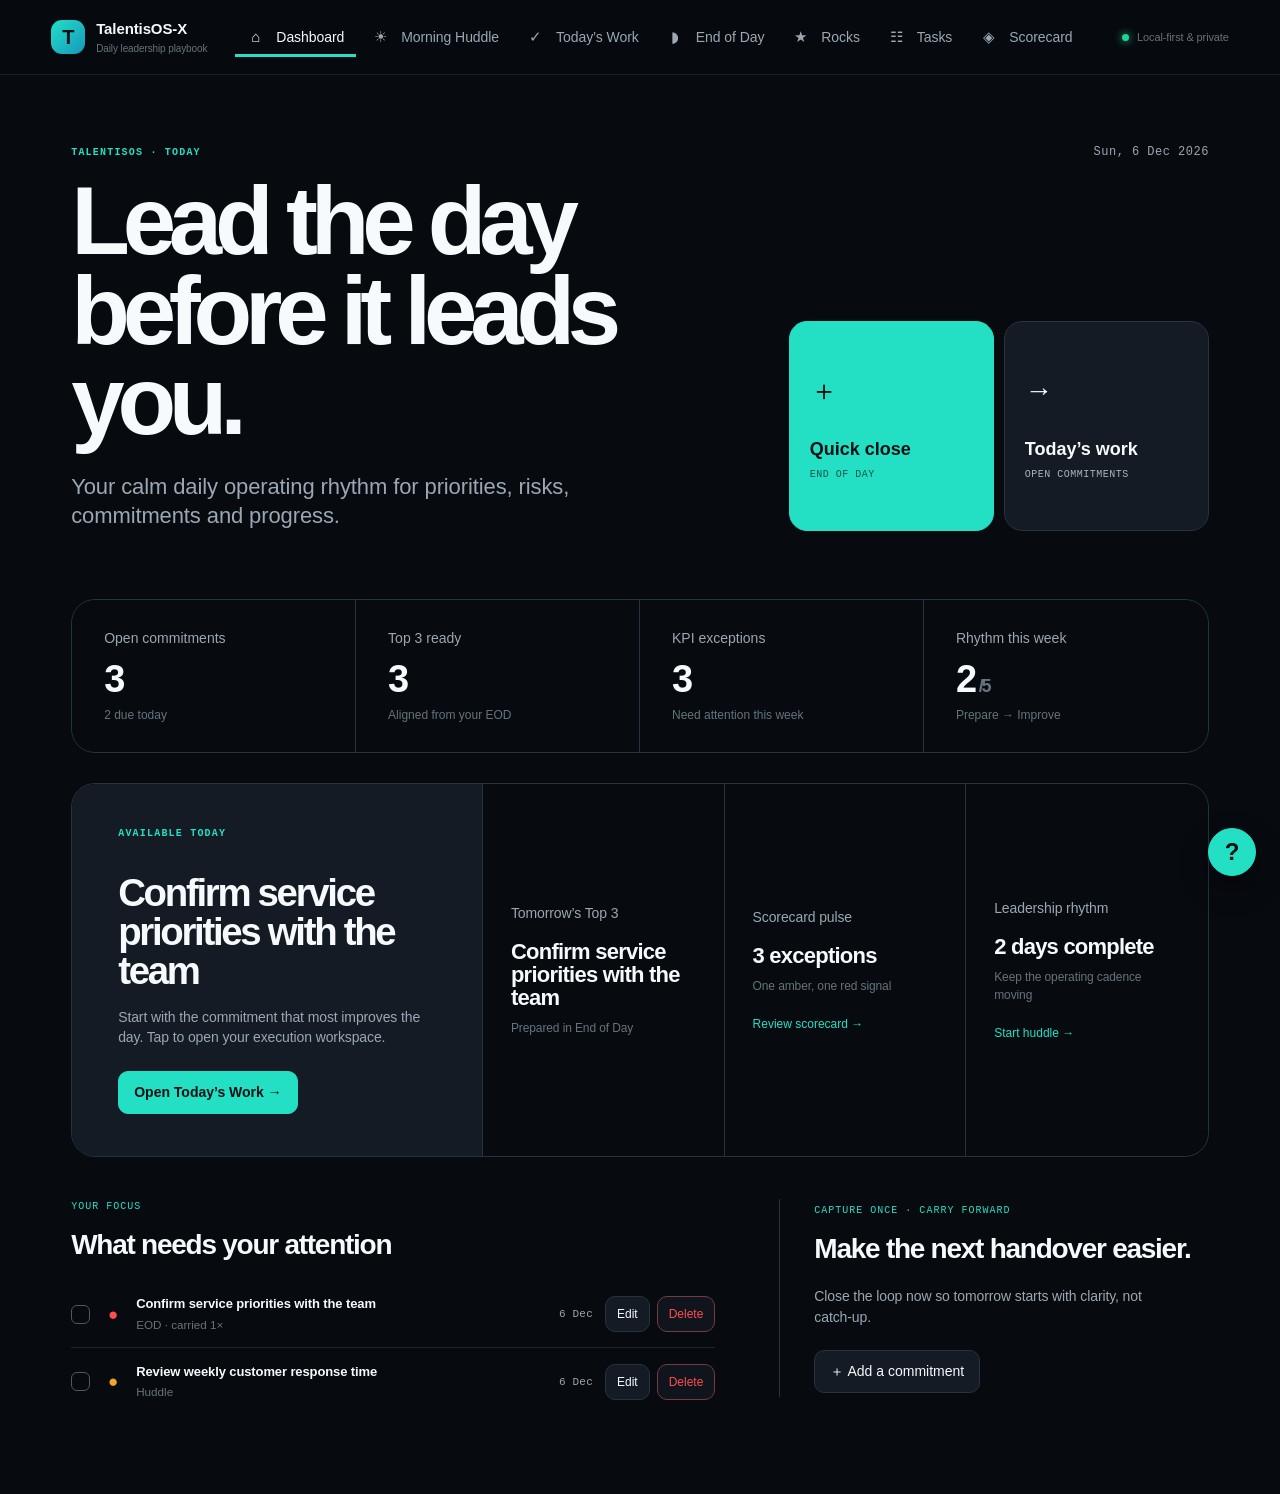
==== index.html @ b5ec0d49 "Update EOD checklist while typing" ====
<!doctype html>
<html lang="en"><head><meta charset="UTF-8"><meta name="viewport" content="width=device-width, initial-scale=1.0"><meta name="theme-color" content="#070A0F"><title>TalentisOS-X</title><link rel="manifest" href="./manifest.webmanifest"><link rel="icon" href="./icons/icon-192.svg"><meta name="apple-mobile-web-app-capable" content="yes"><meta name="apple-mobile-web-app-status-bar-style" content="black-translucent"></head>
<body><div class="app-shell"><aside class="sidebar" aria-label="Primary navigation"><div class="brand"><div class="brand-mark">T</div><div><strong>TalentisOS-X</strong><span>Daily leadership playbook</span></div></div><nav id="nav" class="nav"></nav><div class="sidebar-footer"><div class="privacy-dot"></div><span>Local-first &amp; private</span></div></aside><main class="main"><header class="topbar"><button id="mobile-menu" class="icon-button" aria-label="Open navigation">☰</button><div class="eyebrow" id="breadcrumb">COMMAND CENTRE</div><div class="topbar-actions"><span class="date-pill" id="today-date"></span><button class="avatar" aria-label="Profile">AL</button></div></header><div id="view" class="view" aria-live="polite"></div></main></div><button id="help-button" class="help-button" aria-label="Open user guide">?</button><button id="scroll-top" hidden aria-label="Scroll to top"></button><button id="scroll-bottom" hidden aria-label="Scroll to bottom"></button><div id="toast" class="toast" role="status"></div><script>(function(){const cssChunks=["[base64]",
"[base64]"];const jsChunks=["[base64]/[base64]/c291cmNlLnRhc2tzOmJhc2UudGFza3MsaXNzdWVzOkFycmF5LmlzQXJyYXkoc291cmNlLmlzc3Vlcyk/c291cmNlLmlzc3VlczpiYXNlLmlzc3VlcyxsMTA6ey4uLmJhc2UubDEwLC4uLihzb3VyY2UubDEwfHx7fSl9fTtub3JtYWwua3Bpcz0oQXJyYXkuaXNBcnJheShzb3VyY2Uua3Bpcyk/[base64]/[base64]/[base64]/[base64]/[base64]/[base64]/JyYjMTAwMDM7JzonJ308L2J1dHRvbj48ZGl2IGNsYXNzPSJ0YXNrLWNvcHkiPjxzdHJvbmcgY2xhc3M9IiR7dC5zdGF0dXM9PT0nZG9uZSc/J211dGVkJzonJ30iPiR7ZXNjKHQudGl0bGUpfTwvc3Ryb25nPjxzbWFsbD4ke2VzYyh0LnNvdXJjZXx8J1Rhc2snKX0ke3QuY2Fycnk/[base64]/Lmxlbmd0aCksc3RhdGUuaXNzdWVzLmxlbmd0aF0uZmlsdGVyKEJvb2xlYW4pLmxlbmd0aH0KZnVuY3Rpb24gbWVldGluZ0hlYWx0aCgpe3JldHVybiBNYXRoLm1heCgwLE1hdGgubWluKDEwLE51bWJlcihzdGF0ZS5sMTA/[base64]/LnZhbHVlfHwnJykudHJpbSgpO2l0ZW0uY2xhc3NMaXN0LnRvZ2dsZSgnbXV0ZWQnLEJvb2xlYW4oaGFzVGV4dCkpO2l0ZW0uaW5uZXJIVE1MPWhhc1RleHQ/[base64]/J1JlYWR5JzonSW4gcHJvZ3Jlc3MnfTwvc3Bhbj48L2Rpdj4ke1snQ29tcGxldGVkIHdvcmsnLCdPdXRzdGFuZGluZyB3b3JrJywnUmlza3Mgc3VyZmFjZWQnLCdUb3AgMyBwcmVwYXJlZCddLm1hcCgoeCxpKT0+e2NvbnN0IHZhbHVlPVN0cmluZyhzdGF0ZS5lb2Q/LltjaGVja2xpc3RbaV1dfHwnJykudHJpbSgpO3JldHVybiBgPGRpdiBjbGFzcz0ic3RhdHVzLXJvdyI+PHNwYW4+JHt4fTwvc3Bhbj48c3BhbiBkYXRhLWNoZWNrbGlzdC1rZXk9IiR7Y2hlY2tsaXN0W2ldfSIgY2xhc3M9IiR7dmFsdWU/J211dGVkJzonJ30iPiR7dmFsdWU/[base64]/ay5oaXN0b3J5Py5maW5kKGg9PmguZGF0ZT09PWRhdGUpOmsuaGlzdG9yeT8uW2ldLHZhbHVlPWVudHJ5Py5hY3R1YWw/Pyghay5oaXN0b3J5Py5sZW5ndGgmJmk9PT0wP2suYWN0dWFsOicnKTtjb25zdCBzdGF0dXM9a3BpU3RhdHVzRm9yVmFsdWUoayx2YWx1ZSksdG9uZT1zdGF0dXM9PT0nb24tdHJhY2snPydnb29kJzpzdGF0dXM9PT0nYXQtcmlzayc/[base64]/[base64]",
"[base64]/[base64]/[base64]/[base64]/[base64]/J29wZW4nOidkb25lJztzYXZlKCk7cmVuZGVyKCk7dG9hc3QodC5zdGF0dXM9PT0nZG9uZSc/[base64]/[base64]/[base64]/[base64]/[base64]/[base64]/[base64]/[base64]/[base64]/[base64]/[base64]/PycnfSIgcGxhY2Vob2xkZXI9Ildhcm5pbmciPjwvbGFiZWw+PGxhYmVsPlJlZCB0aHJlc2hvbGQ8aW5wdXQgY2xhc3M9ImlucHV0IiBuYW1lPSJyZWQiIHR5cGU9Im51bWJlciIgc3RlcD0iYW55IiB2YWx1ZT0iJHtrLnJlZD8/[base64]/[base64]/[base64]",
"[base64]/[base64]/[base64]/[base64]/PycnfSIgYXJpYS1sYWJlbD0iVGFyZ2V0IGZvciAke2VzYyhrLm5hbWUpfSIgcmVhZG9ubHkvPjxpbnB1dCBjbGFzcz0iaW5wdXQiIG5hbWU9ImFjdHVhbC0ke2suaWR9IiB0eXBlPSJudW1iZXIiIHN0ZXA9ImFueSIgdmFsdWU9IiR7c2F2ZWQ/LmFjdHVhbD8/KGVkaXRMYXRlc3Q/[base64]/PycnLGFjdHVhbFJhdz1tLnF1ZXJ5U2VsZWN0b3IoYFtuYW1lPWFjdHVhbC0ke2suaWR9XWApPy52YWx1ZT8/[base64]/[base64]/[base64]/[base64]/LmNsYXNzTGlzdC5jb250YWlucygnb3BlbicpKSk7CnNpZGViYXI/[base64]/[base64]/[base64]/[base64]/[base64]/[base64]/[base64]/[base64]/[base64]",
"[base64]/[base64]/[base64]/[base64]/[base64]/[base64]/[base64]/[base64]/[base64]/[base64]/[base64]/[base64]/[base64]/[base64]/Zm9jdXNWaWV3K2VvZE1vdmVkVGFza01hcmt1cCgpOmN1cnJlbnQ9PT0naHVkZGxlJ3x8Y3VycmVudD09PSd0b2RheSc/Zm9jdXNWaWV3KyhjdXJyZW50PT09J2h1ZGRsZSc/[base64]/[base64]/[base64]/[base64]/[base64]/[base64]/[base64]",
"[base64]/[base64]/[base64]/[base64]/[base64]/[base64]/PXt9KVtjYXRlZ29yeV0/[base64]/[base64]/[base64]/[base64]/JyYjMTAwMDM7JzonJykrJzwvYnV0dG9uPjxkaXYgY2xhc3M9InRhc2stY29weSI+PHN0cm9uZyBjbGFzcz0iJysodC5zdGF0dXM9PT0nZG9uZSc/J211dGVkJzonJykrJyI+Jytlc2ModC50aXRsZSkrJzwvc3Ryb25nPjxzbWFsbD4nK2VzYyh0LnNvdXJjZXx8J1Rhc2snKSsodC5jYXJyeT8nICYjMTgzOyBjYXJyaWVkICcrZXNjKHQuY2FycnkpKycmIzIxNTsnOicnKSsobW92ZWQ/[base64]/[base64]/[base64]/[base64]/[base64]/dmlldy5yZXBsYWNlKC8oPGgyIGNsYXNzPSJkYXNoYm9hcmQtc2VjdGlvbi10aXRsZSI+V2hhdCBuZWVkcyB5b3VyIGF0dGVudGlvbjxcL2gyPjxkaXYgY2xhc3M9InRhc2stbGlzdCI+KVtcc1xTXSo/[base64]/b3JkZXJlZFZpZXcrY29tcGxldGVkSHVkZGxlVGltZWxpbmUoKTpvcmRlcmVkVmlldztiaW5kKCl9Cg=="];const decode=value=>new TextDecoder().decode(Uint8Array.from(atob(value),char=>char.charCodeAt(0)));try{const style=document.createElement('style');style.textContent=decode(cssChunks.join(''));document.head.appendChild(style);new Function(decode(jsChunks.join('')))()}catch(error){document.body.innerHTML='<main style="padding:32px;font:16px system-ui;color:#f7fafc;background:#070a0f;min-height:100vh"><h1>TalentisOS-X could not start</h1><p>Reload this file to try again. Your local data has not been changed.</p></main>';console.error('TalentisOS-X startup failed',error)}}())</script></body></html>
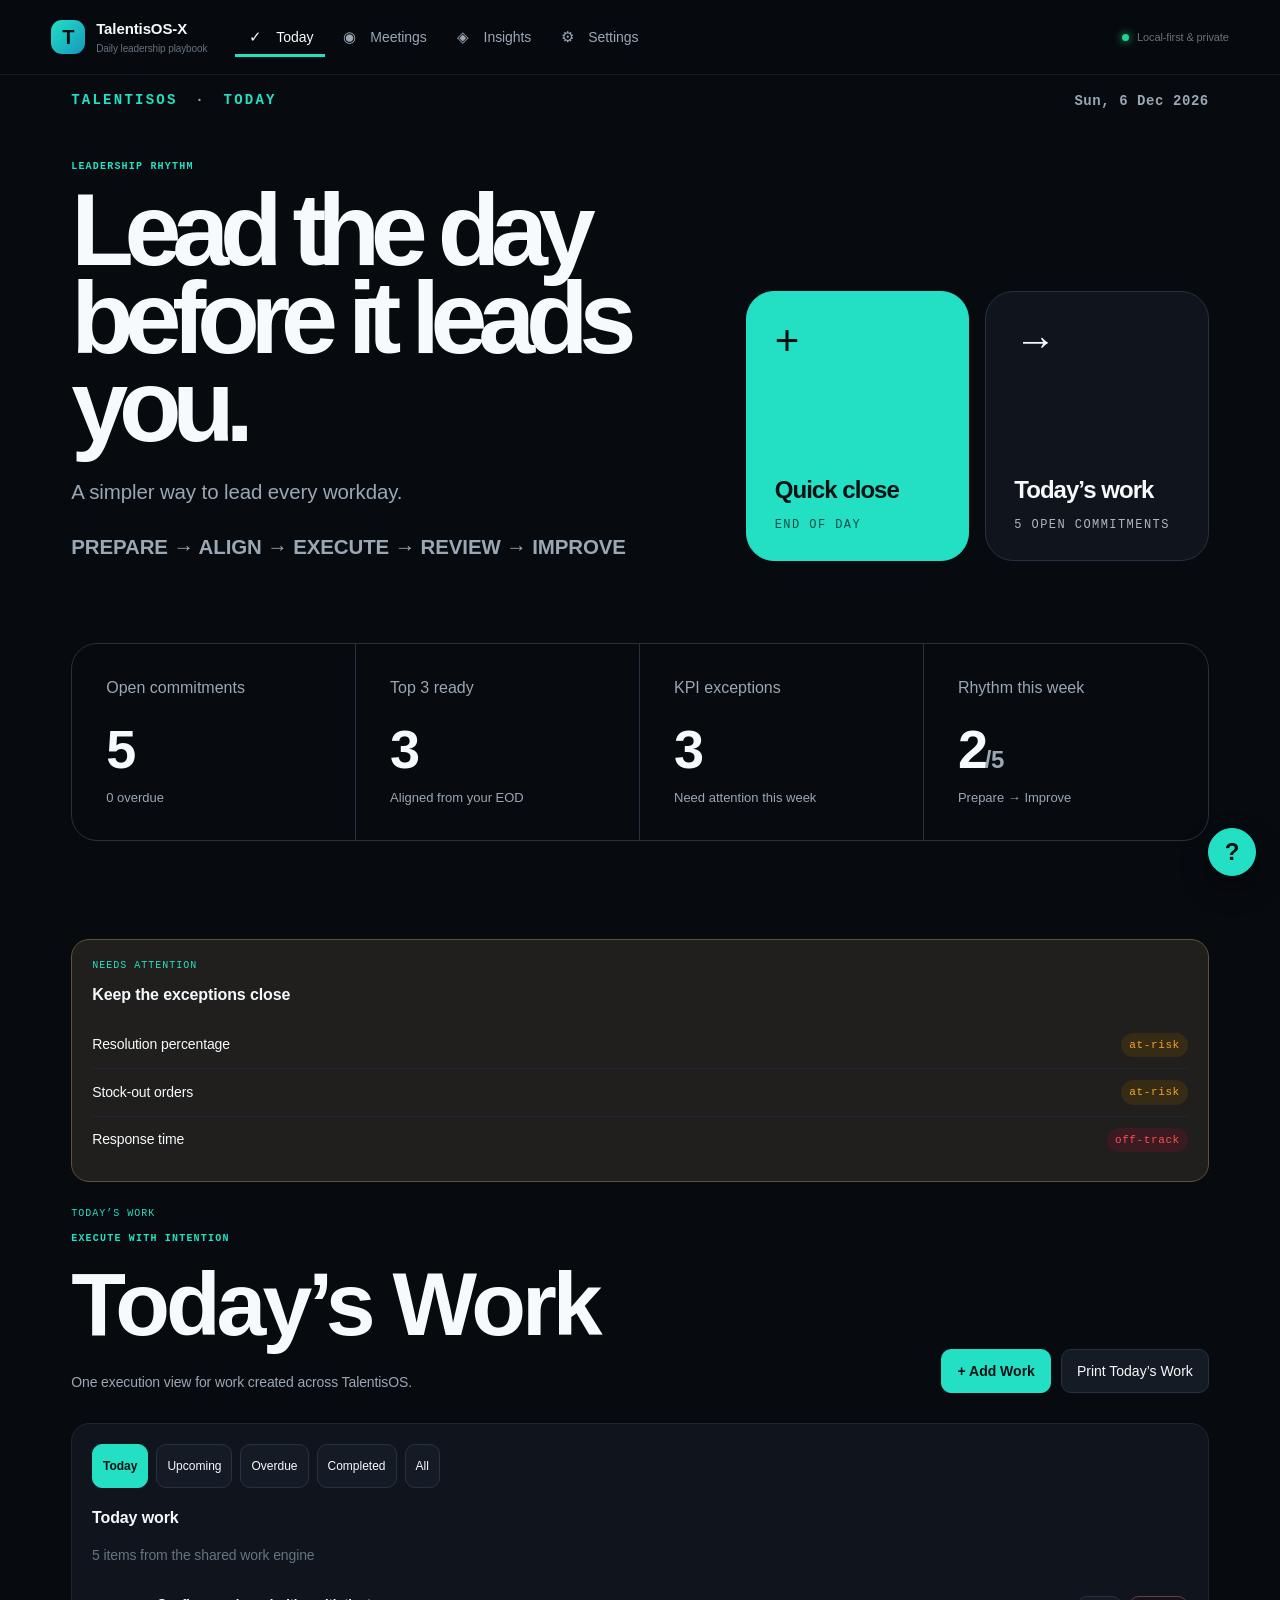
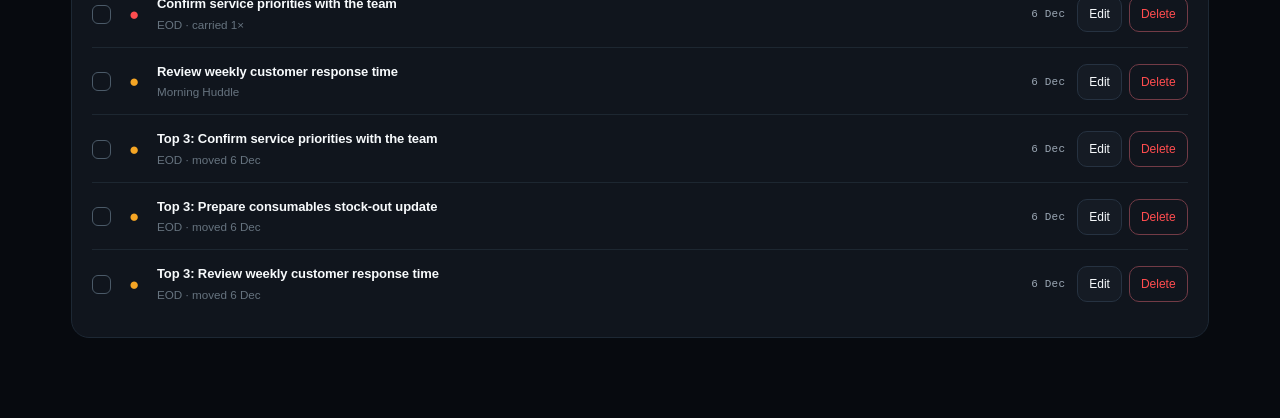
==== commit 944e9f0e: "Implement TalentisOS simplification architecture" ====
--- a/index.html
+++ b/index.html
@@ -1,8 +1,30 @@
 <!doctype html>
-<html lang="en"><head><meta charset="UTF-8"><meta name="viewport" content="width=device-width, initial-scale=1.0"><meta name="theme-color" content="#070A0F"><title>TalentisOS-X</title><link rel="manifest" href="./manifest.webmanifest"><link rel="icon" href="./icons/icon-192.svg"><meta name="apple-mobile-web-app-capable" content="yes"><meta name="apple-mobile-web-app-status-bar-style" content="black-translucent"></head>
-<body><div class="app-shell"><aside class="sidebar" aria-label="Primary navigation"><div class="brand"><div class="brand-mark">T</div><div><strong>TalentisOS-X</strong><span>Daily leadership playbook</span></div></div><nav id="nav" class="nav"></nav><div class="sidebar-footer"><div class="privacy-dot"></div><span>Local-first &amp; private</span></div></aside><main class="main"><header class="topbar"><button id="mobile-menu" class="icon-button" aria-label="Open navigation">☰</button><div class="eyebrow" id="breadcrumb">COMMAND CENTRE</div><div class="topbar-actions"><span class="date-pill" id="today-date"></span><button class="avatar" aria-label="Profile">AL</button></div></header><div id="view" class="view" aria-live="polite"></div></main></div><button id="help-button" class="help-button" aria-label="Open user guide">?</button><button id="scroll-top" hidden aria-label="Scroll to top"></button><button id="scroll-bottom" hidden aria-label="Scroll to bottom"></button><div id="toast" class="toast" role="status"></div><script>(function(){const cssChunks=["[base64]",
-"[base64]"];const jsChunks=["[base64]/[base64]/c291cmNlLnRhc2tzOmJhc2UudGFza3MsaXNzdWVzOkFycmF5LmlzQXJyYXkoc291cmNlLmlzc3Vlcyk/c291cmNlLmlzc3VlczpiYXNlLmlzc3VlcyxsMTA6ey4uLmJhc2UubDEwLC4uLihzb3VyY2UubDEwfHx7fSl9fTtub3JtYWwua3Bpcz0oQXJyYXkuaXNBcnJheShzb3VyY2Uua3Bpcyk/[base64]/[base64]/[base64]/[base64]/[base64]/[base64]/JyYjMTAwMDM7JzonJ308L2J1dHRvbj48ZGl2IGNsYXNzPSJ0YXNrLWNvcHkiPjxzdHJvbmcgY2xhc3M9IiR7dC5zdGF0dXM9PT0nZG9uZSc/J211dGVkJzonJ30iPiR7ZXNjKHQudGl0bGUpfTwvc3Ryb25nPjxzbWFsbD4ke2VzYyh0LnNvdXJjZXx8J1Rhc2snKX0ke3QuY2Fycnk/[base64]/Lmxlbmd0aCksc3RhdGUuaXNzdWVzLmxlbmd0aF0uZmlsdGVyKEJvb2xlYW4pLmxlbmd0aH0KZnVuY3Rpb24gbWVldGluZ0hlYWx0aCgpe3JldHVybiBNYXRoLm1heCgwLE1hdGgubWluKDEwLE51bWJlcihzdGF0ZS5sMTA/[base64]/LnZhbHVlfHwnJykudHJpbSgpO2l0ZW0uY2xhc3NMaXN0LnRvZ2dsZSgnbXV0ZWQnLEJvb2xlYW4oaGFzVGV4dCkpO2l0ZW0uaW5uZXJIVE1MPWhhc1RleHQ/[base64]/J1JlYWR5JzonSW4gcHJvZ3Jlc3MnfTwvc3Bhbj48L2Rpdj4ke1snQ29tcGxldGVkIHdvcmsnLCdPdXRzdGFuZGluZyB3b3JrJywnUmlza3Mgc3VyZmFjZWQnLCdUb3AgMyBwcmVwYXJlZCddLm1hcCgoeCxpKT0+e2NvbnN0IHZhbHVlPVN0cmluZyhzdGF0ZS5lb2Q/LltjaGVja2xpc3RbaV1dfHwnJykudHJpbSgpO3JldHVybiBgPGRpdiBjbGFzcz0ic3RhdHVzLXJvdyI+PHNwYW4+JHt4fTwvc3Bhbj48c3BhbiBkYXRhLWNoZWNrbGlzdC1rZXk9IiR7Y2hlY2tsaXN0W2ldfSIgY2xhc3M9IiR7dmFsdWU/J211dGVkJzonJ30iPiR7dmFsdWU/[base64]/ay5oaXN0b3J5Py5maW5kKGg9PmguZGF0ZT09PWRhdGUpOmsuaGlzdG9yeT8uW2ldLHZhbHVlPWVudHJ5Py5hY3R1YWw/Pyghay5oaXN0b3J5Py5sZW5ndGgmJmk9PT0wP2suYWN0dWFsOicnKTtjb25zdCBzdGF0dXM9a3BpU3RhdHVzRm9yVmFsdWUoayx2YWx1ZSksdG9uZT1zdGF0dXM9PT0nb24tdHJhY2snPydnb29kJzpzdGF0dXM9PT0nYXQtcmlzayc/[base64]/[base64]",
-"[base64]/[base64]/[base64]/[base64]/[base64]/J29wZW4nOidkb25lJztzYXZlKCk7cmVuZGVyKCk7dG9hc3QodC5zdGF0dXM9PT0nZG9uZSc/[base64]/[base64]/[base64]/[base64]/[base64]/[base64]/[base64]/[base64]/[base64]/[base64]/[base64]/PycnfSIgcGxhY2Vob2xkZXI9Ildhcm5pbmciPjwvbGFiZWw+PGxhYmVsPlJlZCB0aHJlc2hvbGQ8aW5wdXQgY2xhc3M9ImlucHV0IiBuYW1lPSJyZWQiIHR5cGU9Im51bWJlciIgc3RlcD0iYW55IiB2YWx1ZT0iJHtrLnJlZD8/[base64]/[base64]/[base64]",
-"[base64]/[base64]/[base64]/[base64]/PycnfSIgYXJpYS1sYWJlbD0iVGFyZ2V0IGZvciAke2VzYyhrLm5hbWUpfSIgcmVhZG9ubHkvPjxpbnB1dCBjbGFzcz0iaW5wdXQiIG5hbWU9ImFjdHVhbC0ke2suaWR9IiB0eXBlPSJudW1iZXIiIHN0ZXA9ImFueSIgdmFsdWU9IiR7c2F2ZWQ/LmFjdHVhbD8/KGVkaXRMYXRlc3Q/[base64]/PycnLGFjdHVhbFJhdz1tLnF1ZXJ5U2VsZWN0b3IoYFtuYW1lPWFjdHVhbC0ke2suaWR9XWApPy52YWx1ZT8/[base64]/[base64]/[base64]/[base64]/LmNsYXNzTGlzdC5jb250YWlucygnb3BlbicpKSk7CnNpZGViYXI/[base64]/[base64]/[base64]/[base64]/[base64]/[base64]/[base64]/[base64]/[base64]",
-"[base64]/[base64]/[base64]/[base64]/[base64]/[base64]/[base64]/[base64]/[base64]/[base64]/[base64]/[base64]/[base64]/[base64]/Zm9jdXNWaWV3K2VvZE1vdmVkVGFza01hcmt1cCgpOmN1cnJlbnQ9PT0naHVkZGxlJ3x8Y3VycmVudD09PSd0b2RheSc/Zm9jdXNWaWV3KyhjdXJyZW50PT09J2h1ZGRsZSc/[base64]/[base64]/[base64]/[base64]/[base64]/[base64]/[base64]",
-"[base64]/[base64]/[base64]/[base64]/[base64]/[base64]/PXt9KVtjYXRlZ29yeV0/[base64]/[base64]/[base64]/[base64]/JyYjMTAwMDM7JzonJykrJzwvYnV0dG9uPjxkaXYgY2xhc3M9InRhc2stY29weSI+PHN0cm9uZyBjbGFzcz0iJysodC5zdGF0dXM9PT0nZG9uZSc/J211dGVkJzonJykrJyI+Jytlc2ModC50aXRsZSkrJzwvc3Ryb25nPjxzbWFsbD4nK2VzYyh0LnNvdXJjZXx8J1Rhc2snKSsodC5jYXJyeT8nICYjMTgzOyBjYXJyaWVkICcrZXNjKHQuY2FycnkpKycmIzIxNTsnOicnKSsobW92ZWQ/[base64]/[base64]/[base64]/[base64]/[base64]/dmlldy5yZXBsYWNlKC8oPGgyIGNsYXNzPSJkYXNoYm9hcmQtc2VjdGlvbi10aXRsZSI+V2hhdCBuZWVkcyB5b3VyIGF0dGVudGlvbjxcL2gyPjxkaXYgY2xhc3M9InRhc2stbGlzdCI+KVtcc1xTXSo/[base64]/b3JkZXJlZFZpZXcrY29tcGxldGVkSHVkZGxlVGltZWxpbmUoKTpvcmRlcmVkVmlldztiaW5kKCl9Cg=="];const decode=value=>new TextDecoder().decode(Uint8Array.from(atob(value),char=>char.charCodeAt(0)));try{const style=document.createElement('style');style.textContent=decode(cssChunks.join(''));document.head.appendChild(style);new Function(decode(jsChunks.join('')))()}catch(error){document.body.innerHTML='<main style="padding:32px;font:16px system-ui;color:#f7fafc;background:#070a0f;min-height:100vh"><h1>TalentisOS-X could not start</h1><p>Reload this file to try again. Your local data has not been changed.</p></main>';console.error('TalentisOS-X startup failed',error)}}())</script></body></html>+<html lang="en">
+<head>
+  <meta charset="UTF-8">
+  <meta name="viewport" content="width=device-width, initial-scale=1.0">
+  <meta name="theme-color" content="#070A0F">
+  <title>TalentisOS-X</title>
+  <link rel="manifest" href="./manifest.webmanifest">
+  <link rel="icon" href="./icons/icon-192.svg">
+  <link rel="stylesheet" href="./styles.css">
+</head>
+<body>
+  <div class="app-shell">
+    <aside class="sidebar" aria-label="Primary navigation">
+      <div class="brand"><div class="brand-mark">T</div><div><strong>TalentisOS-X</strong><span>Daily leadership playbook</span></div></div>
+      <nav id="nav" class="nav"></nav>
+      <div class="sidebar-footer"><div class="privacy-dot"></div><span>Local-first &amp; private</span></div>
+    </aside>
+    <main class="main">
+      <header class="topbar"><button id="mobile-menu" class="icon-button" aria-label="Open navigation">☰</button><div class="eyebrow" id="breadcrumb">COMMAND CENTRE</div><div class="topbar-actions"><span class="date-pill" id="today-date"></span><button class="avatar" aria-label="Profile">AL</button></div></header>
+      <div id="view" class="view" aria-live="polite"></div>
+    </main>
+  </div>
+  <button id="help-button" class="help-button" aria-label="Open user guide">?</button>
+  <button id="scroll-top" hidden aria-label="Scroll to top"></button>
+  <button id="scroll-bottom" hidden aria-label="Scroll to bottom"></button>
+  <div id="toast" class="toast" role="status"></div>
+  <script src="./app.js"></script>
+</body>
+</html>
--- a/styles.css
+++ b/styles.css
@@ -0,0 +1,506 @@
+:root{--bg:#070a0f;--surface:#10151d;--elevated:#151b24;--border:#263241;--text:#f7fafc;--secondary:#9ba7b4;--muted:#66737f;--teal:#23e0c5;--blue:#2f80ff;--warning:#f5a524;--danger:#ff4d4f;--success:#24d18f;--radius:18px;--section-scroll-offset:104px}
+*{box-sizing:border-box}
+body{margin:0;background:var(--bg);color:var(--text);font:14px/1.5 Inter,ui-sans-serif,system-ui,-apple-system,BlinkMacSystemFont,"Segoe UI",sans-serif}
+button,input,textarea,select{font:inherit}
+button{cursor:pointer}
+button:focus-visible,a:focus-visible,input:focus-visible,textarea:focus-visible,select:focus-visible{outline:2px solid var(--teal);outline-offset:3px}
+#today-work-section{scroll-margin-top:var(--section-scroll-offset)}
+.app-shell{display:flex;min-height:100vh}
+.sidebar{width:256px;border-right:1px solid #18212b;padding:26px 16px 20px;display:flex;flex-direction:column;flex-shrink:0}
+.brand{display:flex;gap:11px;align-items:center;padding:0 10px 32px}
+.brand{border:0;background:transparent;color:inherit;text-align:left;cursor:pointer}
+.brand-mark{width:34px;height:34px;border-radius:11px;background:linear-gradient(135deg,var(--teal),#1498bd);color:#071014;display:grid;place-items:center;font-weight:900;font-size:20px}
+.brand strong{display:block;font-size:15px}
+.brand span{display:block;color:var(--muted);font-size:10px;margin-top:1px}
+.nav{display:grid;gap:4px}
+.nav button{background:transparent;border:0;color:var(--secondary);text-align:left;padding:11px 12px;border-radius:11px;display:flex;align-items:center;gap:12px}
+.nav button:hover{background:transparent;color:var(--text)}
+.nav button.active{background:transparent;color:var(--text);border-radius:0;box-shadow:inset 0 -3px var(--teal)}
+.nav-icon{width:17px;text-align:center;font-size:15px}
+.sidebar-footer{margin-top:auto;color:var(--muted);font-size:11px;display:flex;gap:8px;align-items:center;padding:12px}
+.privacy-dot{width:7px;height:7px;border-radius:50%;background:var(--success);box-shadow:0 0 9px var(--success)}
+.main{flex:1;min-width:0}
+.topbar{height:75px;border-bottom:1px solid #18212b;display:flex;align-items:center;padding:0 clamp(20px,4vw,52px);gap:18px}
+.eyebrow{font-size:11px;letter-spacing:.13em;color:var(--muted);font-weight:700}
+.topbar-actions{margin-left:auto;display:flex;align-items:center;gap:14px}
+.date-pill{color:var(--secondary);font-size:12px}
+.avatar{border:1px solid var(--border);background:var(--elevated);color:var(--teal);width:34px;height:34px;border-radius:50%;font-size:11px;font-weight:800}
+.icon-button{display:none;background:transparent;border:0;color:var(--text);font-size:20px}
+.view{max-width:1240px;margin:0 auto;padding:clamp(26px,5vw,58px) clamp(20px,4vw,52px) 80px}
+.hero{display:flex;justify-content:space-between;gap:20px;align-items:flex-end;margin-bottom:30px}
+.kicker{color:var(--teal);font-size:11px;letter-spacing:.12em;font-weight:800;margin-bottom:8px}
+.hero h1{font-size:clamp(44px,7vw,92px);line-height:.95;margin:0 0 18px;letter-spacing:-.07em}
+.hero p{margin:0;color:var(--secondary);max-width:570px}
+.button{border:1px solid var(--border);background:var(--elevated);color:var(--text);border-radius:10px;padding:10px 15px;min-height:44px}
+.button.primary{background:var(--blue);border-color:var(--blue);font-weight:700}
+.button.teal{background:var(--teal);border-color:var(--teal);color:#061114;font-weight:800}
+.button.small{padding:7px 10px;font-size:12px;min-height:44px}
+.bento{display:grid;grid-template-columns:repeat(12,1fr);gap:14px}
+.card{background:var(--surface);border:1px solid #1d2834;border-radius:var(--radius);padding:20px}
+.contextual-link{color:var(--text);font:inherit;text-align:left;cursor:pointer;transition:transform .22s ease,border-color .22s ease,background-color .22s ease}.contextual-link:hover{transform:translateY(-2px);border-color:var(--teal);background:var(--elevated)}.contextual-link p{margin-bottom:0}
+.span-3{grid-column:span 3}
+.span-4{grid-column:span 4}
+.span-5{grid-column:span 5}
+.span-6{grid-column:span 6}
+.span-7{grid-column:span 7}
+.span-8{grid-column:span 8}
+.span-12{grid-column:span 12}
+.card-label{color:var(--secondary);font-size:12px}
+.big-number{font-size:35px;font-weight:750;letter-spacing:-.05em;margin-top:8px}
+.muted{color:var(--muted)}
+.section-title{font-size:16px;margin:0 0 15px}
+.card-head{display:flex;justify-content:space-between;align-items:center;gap:10px;margin-bottom:16px}
+.task-list{display:grid;gap:2px}
+.task-row{display:flex;align-items:center;gap:12px;padding:12px 0;border-bottom:1px solid #1d2731}
+.task-row:last-child{border:0}
+.check{width:19px;height:19px;border:1px solid #4b5a68;border-radius:6px;background:transparent;color:#071014;display:grid;place-items:center;flex-shrink:0}
+.check.done{background:var(--teal);border-color:var(--teal)}
+.task-copy{flex:1;min-width:0}
+.task-copy strong{display:block;font-size:13px;font-weight:600;white-space:normal;overflow-wrap:anywhere;word-break:break-word}
+.task-copy small{color:var(--muted)}
+.task-due{font-size:11px;color:var(--secondary)}
+.task-due.overdue{color:var(--danger)}
+.task-actions{display:flex;align-items:center;gap:7px;margin-left:auto;flex:none}.task-actions .button{min-height:36px;height:36px;padding:7px 11px;font-size:12px}.task-actions .delete-link{border:1px solid color-mix(in srgb,var(--danger) 35%,var(--border));background:var(--surface);color:var(--danger)!important}.task-actions .delete-link:hover{background:color-mix(in srgb,var(--danger) 12%,transparent)!important}
+@media(max-width:560px){.task-row{align-items:flex-start;flex-wrap:wrap}.task-copy{min-width:calc(100% - 42px)}.task-due{margin-left:42px}.task-actions{width:calc(100% - 42px);margin-left:42px}}
+.status-row{display:flex;align-items:center;justify-content:space-between;padding:11px 0;border-bottom:1px solid #1d2731}
+.status-row:last-child{border:0}
+.status{font-size:11px;padding:4px 8px;border-radius:20px}
+.on-track{color:var(--success);background:#123328}
+.at-risk{color:var(--warning);background:#362b14}
+.off-track{color:var(--danger);background:#391b21}
+.not-reported{color:var(--muted);background:#202832}
+.progress{height:7px;background:#202b35;border-radius:20px;overflow:hidden}
+.progress i{display:block;height:100%;background:var(--teal);border-radius:inherit}
+.action-grid{display:grid;grid-template-columns:repeat(2,1fr);gap:9px}
+.action-grid .button{text-align:left}
+.empty{text-align:center;color:var(--muted);padding:25px 10px}
+.form{display:grid;gap:12px}
+.input,.textarea,.select{width:100%;color:var(--text);background:var(--elevated);border:1px solid var(--border);border-radius:10px;padding:11px 12px;outline:none}
+.textarea{min-height:100px;resize:vertical}
+.input:focus,.textarea:focus,.select:focus{border-color:var(--teal)}
+.toolbar{display:flex;align-items:center;gap:10px;margin-bottom:18px;flex-wrap:wrap}
+.toolbar .input{max-width:320px}
+.pill{border:1px solid var(--border);background:var(--surface);color:var(--secondary);padding:7px 11px;border-radius:20px;font-size:12px}
+.pill.active{color:var(--teal);border-color:#247b73}
+.toast{position:fixed;bottom:24px;left:50%;transform:translate(-50%,20px);opacity:0;background:#eafefa;color:#061114;padding:10px 16px;border-radius:10px;font-weight:650;transition:.25s;pointer-events:none}
+.toast.show{opacity:1;transform:translate(-50%,0)}
+.modal-backdrop{position:fixed;inset:0;background:#000b;backdrop-filter:blur(14px);display:grid;place-items:center;padding:20px;z-index:25;animation:detail-in .2s ease both}
+.modal{width:min(620px,100%);max-height:calc(100vh - 40px);overflow:auto;background:var(--surface);border:1px solid var(--border);border-radius:26px;padding:30px;box-shadow:0 30px 90px #000b}
+.modal h2{margin:0 0 24px;font-size:clamp(28px,4vw,42px);line-height:.98;letter-spacing:-.06em;font-weight:600}
+.modal .form{gap:16px}
+.modal label{color:var(--secondary);font-size:13px}
+.modal .input,.modal .textarea,.modal .select{margin-top:7px;border-radius:12px;background:var(--elevated);padding:13px 14px}
+.modal-actions{display:flex;justify-content:flex-end;gap:10px;margin-top:26px;padding-top:20px;border-top:1px solid var(--border)}
+.modal-actions .button{min-height:44px}
+.danger-button{background:var(--danger)!important;border-color:var(--danger)!important;color:#fff!important;font-weight:800}
+@media(max-width:1024px){.sidebar{position:fixed;z-index:40;inset:0 auto 0 0;transform:translate3d(-100%,0,0);transition:transform .32s cubic-bezier(.22,1,.36,1);background:var(--bg);box-shadow:10px 0 30px #0008;will-change:transform}
+.sidebar.open{transform:translate3d(0,0,0)}
+.menu-open{overflow:hidden}
+.menu-open::after{content:"";position:fixed;z-index:35;inset:0;background:#0008;backdrop-filter:blur(3px)}
+.topbar{position:relative;z-index:45}
+.icon-button{display:flex!important;align-items:center;justify-content:center;flex:0 0 44px;width:44px;height:44px;padding:0;position:relative;z-index:46}
+.topbar{padding:0 20px}
+.view{padding:30px 20px 60px}
+.hero{display:block}
+.hero .button{margin-top:18px}
+.bento{grid-template-columns:1fr}
+.bento [class*=span-]{grid-column:span 1}
+.date-pill{display:none}
+}
+.rock-principles{display:grid;grid-template-columns:repeat(3,1fr);gap:12px}.rock-principles>div{border:1px solid var(--border);border-radius:14px;padding:16px;background:var(--elevated)}.rock-principles strong,.rock-principles span{display:block}.rock-principles span{color:var(--secondary);font-size:12px;margin-top:7px}@media(max-width:700px){.rock-principles{grid-template-columns:1fr}}
+.help-button{position:fixed;right:24px;bottom:24px;z-index:20;width:48px;height:48px;border:1px solid var(--teal);border-radius:50%;background:var(--teal);color:#061114;font-size:24px;font-weight:800;box-shadow:0 12px 28px #0006;cursor:pointer;transition:transform .2s ease,box-shadow .2s ease}.help-button:hover{transform:translateY(-3px) scale(1.04);box-shadow:0 16px 32px #0008}.guide-backdrop{position:fixed;inset:0;z-index:30;display:grid;place-items:center;padding:24px;background:#000a;overflow:auto}.guide-dialog{width:min(720px,100%);max-height:min(820px,calc(100vh - 48px));overflow:auto;background:var(--surface);border:1px solid var(--border);border-radius:24px;box-shadow:0 30px 90px #000b}.guide-head{display:flex;justify-content:space-between;gap:20px;padding:28px 30px;border-bottom:1px solid var(--border)}.guide-head h2{margin:12px 0 8px;font-size:34px;letter-spacing:-.05em}.guide-head p{margin:0;color:var(--secondary);font-size:16px}.guide-close{width:44px;height:44px;border:1px solid var(--border);border-radius:50%;background:transparent;color:var(--text);font-size:25px;flex:none}.guide-sections{display:grid;gap:0;padding:6px 30px}.guide-sections article{padding:20px 0;border-bottom:1px solid var(--border)}.guide-sections h3{margin:0 0 7px;font-size:18px}.guide-sections p{margin:0;color:var(--secondary);line-height:1.55}.guide-foot{display:flex;justify-content:space-between;align-items:center;gap:15px;padding:20px 30px;color:var(--muted);font-size:12px}@media(max-width:600px){.help-button{right:16px;bottom:16px}.guide-backdrop{padding:0}.guide-dialog{min-height:100vh;border-radius:0}.guide-head,.guide-sections,.guide-foot{padding-left:22px;padding-right:22px}}
+.danger-notice{display:flex;gap:12px;align-items:flex-start;margin:16px 0;padding:14px 16px;border:1px solid var(--danger);border-radius:12px;background:#391b21;color:var(--text)}.danger-notice strong{color:var(--danger);text-transform:uppercase;font-size:11px;letter-spacing:.08em}.danger-notice span{color:#ffd9da;font-size:13px}
+.evidence-dashboard{margin-top:34px}.evidence-head{display:flex;justify-content:space-between;align-items:flex-end;gap:20px;margin-bottom:16px}.evidence-grid{display:grid;grid-template-columns:repeat(2,minmax(0,1fr));gap:14px}.evidence-card{background:var(--surface);border:1px solid var(--border);border-radius:20px;padding:22px}.evidence-card-head{display:flex;justify-content:space-between;gap:14px;align-items:flex-start}.evidence-card h3{margin:8px 0 0;font-size:24px;letter-spacing:-.045em}.evidence-metrics{display:grid;grid-template-columns:repeat(3,1fr);gap:1px;margin:22px 0;background:var(--border);border:1px solid var(--border);border-radius:12px;overflow:hidden}.evidence-metrics div{padding:12px;background:var(--elevated)}.evidence-metrics span,.evidence-metrics strong{display:block}.evidence-metrics span{color:var(--muted);font-size:10px;text-transform:uppercase;letter-spacing:.08em}.evidence-metrics strong{margin-top:5px;font-size:18px}.evidence-card dl{display:grid;gap:12px;margin:0}.evidence-card dl div{border-top:1px solid var(--border);padding-top:10px}.evidence-card dt{color:var(--teal);font:10px "SFMono-Regular",monospace;letter-spacing:.08em;text-transform:uppercase}.evidence-card dd{margin:5px 0 0;color:var(--secondary);line-height:1.4}.evidence-card .status{text-transform:capitalize}.scorecard-actions{display:flex;flex-wrap:wrap;gap:8px}@media(max-width:700px){.evidence-head{align-items:flex-start;flex-direction:column}.evidence-grid{grid-template-columns:1fr}}
+@media print{body{background:#fff!important;color:#111!important}.sidebar,.topbar,.help-button,.scroll-button,.scorecard-actions,.guide-backdrop,.settings-backdrop,.toast{display:none!important}.main,.view{max-width:none!important;padding:0!important}.card,.evidence-card,.scorecard-matrix{break-inside:avoid;border-color:#bbb!important;background:#fff!important;color:#111!important}.muted,.evidence-card dd,.evidence-metrics span{color:#555!important}.evidence-dashboard{margin-top:24px}.scorecard-scroll{overflow:visible}.scorecard-matrix{min-width:0!important}.matrix-cell{print-color-adjust:exact;-webkit-print-color-adjust:exact}}
+.management-kpi-intro{margin-bottom:28px}.management-kpi-steps{display:grid;grid-template-columns:repeat(4,minmax(0,1fr));gap:1px;background:var(--border);border:1px solid var(--border);border-radius:16px;overflow:hidden}.management-kpi-steps>div{display:grid;gap:7px;padding:18px;background:var(--elevated)}.management-kpi-steps b{color:var(--teal);font:11px "SFMono-Regular",monospace}.management-kpi-steps strong{font-size:18px}.management-kpi-steps span{color:var(--secondary);font-size:13px;line-height:1.4}@media(max-width:1024px){.management-kpi-steps{grid-template-columns:repeat(2,minmax(0,1fr))}}@media(max-width:500px){.management-kpi-steps{grid-template-columns:1fr}}
+.weekly-kpi-table{display:grid;gap:1px;margin-top:18px;background:var(--border);border:1px solid var(--border);border-radius:14px;overflow:hidden}.weekly-kpi-table-head,.weekly-kpi-row{display:grid;grid-template-columns:minmax(150px,1.5fr) minmax(150px,1fr) minmax(100px,.7fr) minmax(100px,.7fr);gap:10px;align-items:center;padding:10px 12px}.weekly-kpi-table-head{color:var(--muted);background:var(--elevated);font:10px "SFMono-Regular",monospace;letter-spacing:.08em;text-transform:uppercase}.weekly-kpi-row{background:var(--surface)}.weekly-kpi-row strong{font-size:14px}.weekly-kpi-row .input,.weekly-kpi-row .select{min-width:0;padding:9px 10px}@media(max-width:650px){.weekly-kpi-table{overflow-x:auto}.weekly-kpi-table-head,.weekly-kpi-row{min-width:600px}}
+.kpi-editor-actions,.evidence-card-actions{display:flex;gap:8px;align-items:center;flex-wrap:wrap}.evidence-card-actions{margin-top:18px}.delete-link{color:var(--danger)!important;border-color:color-mix(in srgb,var(--danger) 35%,var(--border))!important}.delete-link:hover{background:color-mix(in srgb,var(--danger) 12%,transparent)!important}
+.modal{padding:28px}.modal .form{gap:14px}.modal .input,.modal .select{height:50px;min-height:50px;font-size:16px;line-height:1.2}.modal .textarea{min-height:110px;font-size:16px;line-height:1.45}.modal .select{appearance:none;cursor:pointer;padding-right:44px;background-image:linear-gradient(45deg,transparent 50%,var(--secondary) 50%),linear-gradient(135deg,var(--secondary) 50%,transparent 50%);background-position:calc(100% - 19px) 21px,calc(100% - 13px) 21px;background-size:6px 6px,6px 6px;background-repeat:no-repeat}.modal .select:hover{border-color:color-mix(in srgb,var(--teal) 55%,var(--border))}.modal .form-two{gap:14px}.modal .form-hint{max-width:58ch}.modal input[type=number]::-webkit-inner-spin-button,.modal input[type=number]::-webkit-outer-spin-button{opacity:.45}.weekly-kpi-table-head,.weekly-kpi-row{grid-template-columns:minmax(230px,1.35fr) minmax(180px,1fr) minmax(120px,.65fr) minmax(120px,.65fr);padding:12px 14px}.weekly-kpi-row{min-height:68px}.weekly-kpi-row>.input,.weekly-kpi-row>.select{height:46px;border-radius:12px;font-size:15px}.weekly-kpi-row>.input:first-child{min-width:0;overflow:hidden;text-overflow:ellipsis}.weekly-kpi-table-head{padding-top:11px;padding-bottom:11px}
+.kpi-editor{min-height:88px}.kpi-editor-actions .button{height:44px;min-height:44px}.kpi-editor-actions .delete-link,.evidence-card-actions .delete-link{border:1px solid color-mix(in srgb,var(--danger) 35%,var(--border));background:var(--surface);font-size:14px;padding:9px 13px;color:var(--danger)!important}
+.weekly-modal{width:min(920px,100%)}.weekly-modal .weekly-kpi-table-head,.weekly-modal .weekly-kpi-row{grid-template-columns:minmax(180px,1.25fr) minmax(150px,1fr) minmax(110px,.65fr) minmax(110px,.65fr)}.weekly-modal .weekly-kpi-row>.input,.weekly-modal .weekly-kpi-row>.select{min-width:0}
+.weekly-kpi-row input[readonly],.weekly-kpi-row select:disabled{color:var(--secondary);opacity:.82;cursor:not-allowed;background:var(--surface)}.weekly-kpi-row input[name^="actual-"]{border-color:var(--teal);box-shadow:0 0 0 1px color-mix(in srgb,var(--teal) 18%,transparent)}
+.matrix-cell.weekly-cell{font:inherit;cursor:pointer;border-width:1px}.matrix-cell.weekly-cell:hover{transform:translateY(-1px);filter:brightness(1.08)}
+@media(max-width:700px){.modal{padding:22px;border-radius:22px}.weekly-kpi-table{overflow:visible;background:transparent;border:0;gap:10px}.weekly-kpi-table-head{display:none}.weekly-kpi-row{min-width:0;grid-template-columns:1fr 1fr;background:var(--surface);border:1px solid var(--border);border-radius:15px;padding:14px}.weekly-kpi-row>.input:first-child{grid-column:1/-1}.weekly-kpi-row:before{content:'KPI';grid-column:1/-1;color:var(--muted);font:10px "SFMono-Regular",monospace;letter-spacing:.08em;text-transform:uppercase;order:-1}.weekly-kpi-row>.select{grid-column:1/-1}}
+.scroll-button{position:fixed;right:24px;z-index:19;width:42px;height:42px;border:1px solid var(--border);border-radius:50%;background:var(--elevated);color:var(--text);font-size:22px;line-height:1;cursor:pointer;box-shadow:0 10px 24px #0006}.scroll-button:hover{border-color:var(--teal);color:var(--teal);transform:translateY(-2px)}#scroll-bottom{bottom:84px}#scroll-top{bottom:134px}@media(max-width:600px){.scroll-button{right:16px}#scroll-bottom{bottom:76px}#scroll-top{bottom:126px}}
+@media(min-width:1025px){.bento .tall{min-height:260px}
+}
+
+.button,.nav button,.pill,.check,.card{transition:transform .22s ease,box-shadow .22s ease,border-color .22s ease,background-color .22s ease}
+.button:hover{transform:translateY(-2px) scale(1.015);box-shadow:0 9px 24px #23e0c51c}
+.button:active{transform:scale(.98)}
+.nav button:hover{transform:translateX(3px)}
+.card{animation:float-in .5s cubic-bezier(.2,.8,.2,1) both}
+.bento .card:nth-child(2){animation-delay:40ms}
+.bento .card:nth-child(3){animation-delay:80ms}
+.bento .card:nth-child(4){animation-delay:120ms}
+.scorecard-card{animation-delay:100ms}
+.view{animation:view-in .35s ease both}
+.scorecard-summary{display:flex;align-items:center;gap:10px;flex-wrap:wrap;margin:-8px 0 16px}
+.summary-chip{display:flex;align-items:center;gap:7px;border:1px solid var(--border);background:var(--surface);border-radius:999px;padding:8px 11px;color:var(--secondary);font-size:12px}
+.summary-chip strong{color:var(--text);font-size:15px}
+.summary-caption{margin-left:auto;color:var(--muted);font-size:12px}
+.summary-dot,.legend-swatch,.kpi-status{display:inline-block;width:9px;height:9px;border-radius:50%}
+.good{background:#28cb79}
+.amber{background:#f2aa28}
+.bad{background:#f05258}
+.score-legend{display:flex;gap:12px;color:var(--muted);font-size:11px;flex-wrap:wrap}
+.score-legend span{display:flex;align-items:center;gap:5px}
+.scorecard-scroll{overflow-x:auto;overscroll-behavior-x:contain}
+.scorecard-matrix{min-width:950px;border:1px solid #202c38;border-radius:12px;overflow:hidden;background:#0c1117}
+.matrix-header,.matrix-row{display:grid;grid-template-columns:minmax(245px,1.6fr) repeat(12,minmax(54px,1fr));align-items:stretch}
+.matrix-header{background:#171f29;color:var(--secondary);font-size:10px;font-weight:800;letter-spacing:.06em;text-transform:uppercase}
+.matrix-header>div{padding:12px 8px;border-right:1px solid #263441;text-align:center}
+.matrix-header .matrix-label{text-align:left;padding-left:16px}
+.matrix-group{border-top:1px solid #334150}
+.group-row{height:37px;display:flex;align-items:center;gap:7px;padding:0 16px;background:#131b24;color:var(--text);font-size:11px;font-weight:800;letter-spacing:.03em;text-transform:uppercase}
+.group-chevron{color:var(--teal);font-size:14px}
+.group-count{color:var(--muted);font-weight:500;text-transform:none;margin-left:auto}
+.matrix-row{min-height:58px;border-top:1px solid #202c37}
+.matrix-row:hover{background:#141d27}
+.matrix-label{display:flex;align-items:center;gap:8px;padding:9px 12px 9px 16px;border-right:1px solid #263441;position:sticky;left:0;background:#0c1117;z-index:1}
+.matrix-row:hover .matrix-label{background:#141d27}
+.matrix-label strong{display:block;font-size:12px;white-space:nowrap}
+.matrix-label small{display:block;color:var(--muted);font-size:10px;margin-top:2px}
+.kpi-indent{color:var(--muted);font-size:15px}
+.kpi-status{width:8px;height:8px;flex:none}
+.kpi-status.on-track{background:var(--success)}
+.kpi-status.at-risk{background:var(--warning)}
+.kpi-status.off-track{background:var(--danger)}
+.matrix-cell{display:grid;place-items:center;margin:4px 3px;border-radius:5px;color:#08110f;font-size:10px;font-weight:800;min-height:50px;transition:transform .18s ease,filter .18s ease}
+.matrix-cell:hover{transform:scale(1.08);filter:brightness(1.12);z-index:2}
+.matrix-cell.good{background:#31c978}
+.matrix-cell.amber{background:#edae2e}
+.matrix-cell.bad{background:#ee555b}
+.scorecard-footer{display:flex;justify-content:space-between;align-items:center;gap:12px;padding-top:17px;color:var(--muted);font-size:11px}
+@keyframes float-in{from{opacity:0;transform:translateY(14px) scale(.985)}
+to{opacity:1;transform:none}
+}
+@keyframes view-in{from{opacity:0;transform:translateX(7px)}
+to{opacity:1;transform:none}
+}
+@media(max-width:1024px){.summary-caption{width:100%;margin-left:0}
+.scorecard-card{padding:14px}
+.scorecard-footer{align-items:flex-start;flex-direction:column}
+.matrix-label{position:sticky;left:0}
+}
+
+@media(prefers-reduced-motion:reduce){*,*::before,*::after{animation-duration:.01ms!important;animation-iteration-count:1!important;scroll-behavior:auto!important;transition-duration:.01ms!important}
+}
+
+@media(min-width:1025px){.app-shell{display:block}
+.sidebar{position:sticky;top:0;z-index:4;width:100%;height:75px;padding:0 clamp(20px,4vw,52px);border-right:0;border-bottom:1px solid #18212b;flex-direction:row;align-items:center;gap:28px;background:#070a0fe8;backdrop-filter:blur(18px)}
+.brand{padding:0;flex-shrink:0}
+.nav{display:flex;align-items:center;gap:4px;min-width:0;overflow-x:auto;scrollbar-width:none}
+.nav::-webkit-scrollbar{display:none}
+.nav button{white-space:nowrap;padding:9px 12px}
+.nav button.active{box-shadow:inset 0 -3px var(--teal)}
+.sidebar-footer{margin:0 0 0 auto;padding:12px 0;white-space:nowrap;flex-shrink:0}
+.topbar{height:58px}
+}
+
+@media(max-width:1024px){.sidebar{width:256px;height:100vh;padding:26px 16px 20px;align-items:stretch;border-right:1px solid #18212b;border-bottom:0;flex-direction:column}
+.brand{padding:0 10px 32px}
+.nav{display:grid;overflow:visible}
+.nav button.active{box-shadow:inset 0 -3px var(--teal)}
+.sidebar-footer{margin-top:auto;margin-left:0;padding:12px}
+}
+
+body{font-family:"Avenir Next","Helvetica Neue",Arial,sans-serif;font-weight:400;letter-spacing:-.008em;font-synthesis:none;text-rendering:optimizeLegibility}
+.brand strong,.hero h1,.section-title,.big-number{font-weight:600}
+.hero h1{line-height:1.12;letter-spacing:-.045em}
+.kicker,.eyebrow,.card-label,.status,.pill,.date-pill,.summary-caption,.score-legend,.matrix-header,.group-count,.task-due{font-family:"SFMono-Regular","Roboto Mono","IBM Plex Mono",ui-monospace,monospace;letter-spacing:.055em}
+.kicker,.eyebrow{font-size:10px;letter-spacing:.12em}
+.card-label,.date-pill,.task-due{letter-spacing:.02em}
+.nav button{font-weight:500;letter-spacing:-.005em}
+.matrix-header{letter-spacing:.07em}
+.matrix-label small,.task-copy small{letter-spacing:0}
+.summary-chip{letter-spacing:.01em}
+
+.dashboard-hero{display:grid;grid-template-columns:minmax(0,1fr) 420px;gap:32px;align-items:end;margin:12px 0 68px}
+.dashboard-intro h1{font-size:clamp(48px,7.6vw,96px);line-height:.94;letter-spacing:-.075em;margin:16px 0 25px;font-weight:600}
+.dashboard-intro p{color:var(--secondary);font-size:clamp(16px,1.8vw,22px);line-height:1.35;max-width:600px;margin:0}
+.dashboard-actions{display:grid;grid-template-columns:1fr 1fr;gap:10px}
+.action-tile{min-height:210px;border:1px solid var(--border);background:var(--elevated);color:var(--text);border-radius:18px;padding:26px 20px;display:flex;flex-direction:column;justify-content:center;align-items:flex-start;text-align:left;transition:transform .25s ease,box-shadow .25s ease,border-color .25s ease}
+.action-tile:hover{transform:translateY(-5px);box-shadow:0 18px 40px #0004;border-color:var(--teal)}
+.action-tile.action-primary{background:var(--teal);color:#061114;border-color:var(--teal)}
+.action-tile span{font-size:28px;margin-bottom:28px}
+.action-tile strong{font-size:18px;line-height:1.05}
+.action-tile small{margin-top:8px;opacity:.68;font-family:"SFMono-Regular","Roboto Mono",ui-monospace,monospace;font-size:10px;letter-spacing:.05em;text-transform:uppercase}
+.metric-strip,.feature-strip{display:grid;border:1px solid var(--border);border-radius:24px;overflow:hidden;margin-bottom:30px}
+.metric-strip{grid-template-columns:repeat(4,1fr)}
+.metric-item{padding:28px 32px;min-height:128px;border-right:1px solid var(--border);display:flex;flex-direction:column;justify-content:center}
+.metric-item:last-child{border-right:0}
+.metric-item span,.feature-item span{color:var(--secondary);font-size:14px}
+.metric-item strong{font-size:38px;line-height:1;margin:11px 0 8px;letter-spacing:-.06em}
+.metric-item strong span{font-size:18px;color:var(--muted);margin-left:4px}
+.metric-item small,.feature-item small{color:var(--muted);font-size:12px}
+.feature-strip{grid-template-columns:1.7fr 1fr 1fr 1fr;min-height:295px}
+.feature-lead{padding:42px 46px;background:var(--elevated);border-right:1px solid var(--border);display:flex;flex-direction:column;align-items:flex-start}
+.feature-number{font-size:clamp(26px,3vw,43px);font-weight:600;letter-spacing:-.06em;line-height:1.02;margin:24px 0 16px;max-width:480px}
+.feature-lead p{color:var(--secondary);max-width:390px;margin:0 0 24px;line-height:1.45}
+.feature-item{padding:42px 28px;display:flex;flex-direction:column;justify-content:center;border-right:1px solid var(--border)}
+.feature-item:last-child{border-right:0}
+.feature-item strong{font-size:22px;line-height:1.05;letter-spacing:-.035em;margin:16px 0 10px}
+.text-link{border:0;background:none;color:var(--teal);padding:0;margin-top:20px;text-align:left;font-size:12px}
+.dashboard-lower{display:grid;grid-template-columns:1.5fr 1fr;gap:64px;padding-top:12px}
+.section-kicker{font-family:"SFMono-Regular","Roboto Mono",ui-monospace,monospace;color:var(--teal);font-size:10px;letter-spacing:.1em;margin-bottom:10px}
+.dashboard-section-title{font-size:28px;letter-spacing:-.045em;margin:0 0 16px}
+.dashboard-note{border-left:1px solid var(--border);padding:4px 0 4px 34px;align-self:start}
+.dashboard-note p{color:var(--secondary);max-width:330px;margin:0 0 22px;line-height:1.5}
+@media(max-width:900px){.dashboard-hero{grid-template-columns:1fr;margin-bottom:42px}
+.dashboard-actions{max-width:480px}
+.metric-strip{grid-template-columns:repeat(2,1fr)}
+.metric-item:nth-child(2){border-right:0}
+.metric-item:nth-child(-n+2){border-bottom:1px solid var(--border)}
+.feature-strip{grid-template-columns:1fr 1fr}
+.feature-lead{grid-column:span 2;border-right:0;border-bottom:1px solid var(--border)}
+.feature-item:nth-child(3){border-right:0}
+.feature-item:nth-child(-n+3){border-bottom:1px solid var(--border)}
+.dashboard-lower{grid-template-columns:1fr;gap:34px}
+.dashboard-note{border-left:0;border-top:1px solid var(--border);padding:28px 0 0}
+}
+@media(max-width:560px){.dashboard-intro h1{font-size:54px}
+.dashboard-actions{grid-template-columns:1fr 1fr}
+.action-tile{min-height:155px;padding:18px 14px}
+.action-tile span{margin-bottom:18px}
+.metric-item{padding:22px 18px}
+.metric-item strong{font-size:31px}
+.feature-strip{grid-template-columns:1fr}
+.feature-lead{grid-column:span 1;padding:30px 24px}
+.feature-item{border-right:0!important;border-bottom:1px solid var(--border);min-height:155px}
+.feature-item:last-child{border-bottom:0}
+.dashboard-section-title{font-size:24px}
+}
+
+.metric-item{appearance:none;-webkit-appearance:none;background:transparent;color:var(--text);font:inherit;text-align:left;width:100%;cursor:pointer;position:relative}
+.metric-item:hover{background:var(--elevated)}
+.metric-item.active{background:var(--elevated);box-shadow:inset 0 -3px var(--teal)}
+.metric-item:focus-visible{outline:2px solid var(--teal);outline-offset:-3px}
+.metric-detail{border:1px solid var(--border);border-radius:24px;margin:-16px 0 30px;padding:28px 32px;background:var(--elevated);animation:detail-in .28s cubic-bezier(.2,.8,.2,1) both}
+.detail-heading{display:flex;align-items:center;justify-content:space-between;gap:18px;margin-bottom:17px}
+.detail-heading h3{margin:4px 0 0;font-size:24px;letter-spacing:-.045em}
+.detail-grid{display:grid;grid-template-columns:minmax(0,1.5fr) minmax(190px,.7fr);gap:32px;align-items:start}
+.detail-aside{border-left:1px solid var(--border);padding:4px 0 4px 24px;display:grid;gap:9px}
+.detail-aside strong{font-size:20px;letter-spacing:-.03em}
+.detail-aside span{color:var(--secondary);line-height:1.45}
+.detail-list-row{display:flex;align-items:center;gap:13px;padding:13px 0;border-bottom:1px solid var(--border)}
+.detail-list-row:last-child{border-bottom:0}
+.detail-list-row>b{color:var(--teal);font-family:"SFMono-Regular","Roboto Mono",ui-monospace,monospace;font-size:12px}
+.detail-list-row>span:not(.kpi-status){flex:1;min-width:0}
+.detail-list-row strong{display:block;font-size:13px}
+.detail-list-row small{display:block;color:var(--muted);margin-top:3px}
+.detail-list-row em{font-style:normal}
+.rhythm-steps{display:grid;grid-template-columns:repeat(5,1fr);gap:8px}
+.rhythm-step{border:1px solid var(--border);border-radius:12px;padding:17px 14px;display:grid;gap:5px;color:var(--muted)}
+.rhythm-step b{font-family:"SFMono-Regular","Roboto Mono",ui-monospace,monospace;font-size:10px;color:var(--muted)}
+.rhythm-step span{font-weight:600;color:var(--text)}
+.rhythm-step small{font-size:11px}
+.rhythm-step.complete{border-color:var(--teal)}
+.rhythm-step.complete b,.rhythm-step.complete small{color:var(--teal)}
+.rhythm-step.active{background:var(--surface);box-shadow:0 0 0 1px var(--teal)}
+.rhythm-step.active b,.rhythm-step.active small{color:var(--teal)}
+@keyframes detail-in{from{opacity:0;transform:translateY(-8px)}
+to{opacity:1;transform:none}
+}
+@media(max-width:700px){.metric-detail{padding:22px 18px}
+.detail-heading,.detail-grid{display:block}
+.detail-heading .button{margin-top:14px}
+.detail-aside{border-left:0;border-top:1px solid var(--border);margin-top:17px;padding:17px 0 0}
+.rhythm-steps{grid-template-columns:repeat(2,1fr)}
+.rhythm-step:last-child{grid-column:span 2}
+}
+
+.metric-item{border:0;border-right:1px solid var(--border);border-radius:0}
+.metric-item:last-child{border-right:0}
+
+.kpi-controls{margin-top:30px;border:1px solid var(--border);border-radius:24px;padding:30px 32px;background:var(--surface)}
+.kpi-controls>div:first-child{max-width:650px}
+.kpi-controls>.button{margin:20px 0}
+.kpi-editor-list{display:grid;grid-template-columns:repeat(2,minmax(0,1fr));gap:8px}
+.kpi-editor{display:flex;align-items:center;justify-content:space-between;gap:14px;border:1px solid var(--border);border-radius:14px;padding:15px 16px;background:var(--elevated)}
+.kpi-editor>div{display:grid;grid-template-columns:auto 1fr;column-gap:8px;align-items:center;min-width:0}
+.kpi-editor strong{font-size:13px;white-space:nowrap;overflow:hidden;text-overflow:ellipsis}
+.kpi-editor small{grid-column:2;color:var(--muted);font-size:11px;margin-top:3px}
+.kpi-editor .kpi-status{grid-row:span 2}
+.form-two{display:grid;grid-template-columns:1fr 1fr;gap:12px}
+.form-two label{display:grid;gap:6px;color:var(--secondary);font-size:12px}
+.form-hint{font-size:11px;margin:2px 0 0;line-height:1.45}
+.settings-actions{display:flex;align-items:center;gap:10px;flex-wrap:wrap;margin-top:14px}.sync-section label{display:grid;gap:7px;color:var(--secondary);font-size:13px}.sync-section .input{margin-top:0}
+@media(max-width:700px){.kpi-controls{padding:22px 18px}
+.kpi-editor-list{grid-template-columns:1fr}
+.kpi-editor{align-items:flex-start;flex-direction:column}
+.form-two{grid-template-columns:1fr}
+}
+
+.weekly-review-intro p{color:var(--secondary);margin:0 0 16px;line-height:1.45}
+.weekly-kpi-fields{display:grid;gap:8px;max-height:360px;overflow:auto;padding-right:4px}
+.weekly-kpi-field{display:grid;grid-template-columns:1fr 150px;align-items:center;gap:12px;border:1px solid var(--border);border-radius:12px;padding:11px 12px;background:var(--elevated)}
+.weekly-kpi-field span{min-width:0}
+.weekly-kpi-field strong{display:block;font-size:13px;white-space:nowrap;overflow:hidden;text-overflow:ellipsis}
+.weekly-kpi-field small{display:block;color:var(--muted);font-size:11px;margin-top:2px}
+.weekly-kpi-field .input{padding:8px 9px}
+@media(max-width:560px){.weekly-kpi-field{grid-template-columns:1fr}
+.weekly-kpi-fields{max-height:300px}
+}
+
+.scorecard-actions{display:flex;gap:8px;align-items:center;flex-wrap:wrap;justify-content:flex-end}
+@media(max-width:700px){.scorecard-actions{justify-content:flex-start;margin-top:16px}
+}
+
+.settings-shell,.onboarding-shell{max-width:1180px;margin:0 auto}
+.settings-hero,.onboarding-hero{display:flex;justify-content:space-between;align-items:flex-start;gap:24px;padding:40px 34px 38px;border:1px solid var(--border);border-radius:24px;background:var(--elevated)}
+.settings-hero h1,.onboarding-hero h1{font-size:clamp(44px,6vw,78px);line-height:.95;letter-spacing:-.07em;margin:20px 0 0}
+.settings-close{width:82px;height:82px;border:3px solid #9bbfc0;border-radius:24px;background:transparent;color:var(--secondary);font-size:36px}
+.settings-intro{font-size:clamp(20px,2.4vw,32px);line-height:1.3;color:var(--secondary);padding:48px 34px 36px;max-width:850px}
+.settings-section{border-top:1px solid var(--border);padding:34px}
+.settings-section h2{font-size:30px;letter-spacing:-.045em;margin:0 0 18px}
+.settings-section h3{font-size:28px;letter-spacing:-.045em;margin:0 0 12px}
+.settings-copy{color:var(--secondary);font-size:18px;line-height:1.4;max-width:850px}
+.appearance-switch{display:grid;grid-template-columns:repeat(3,1fr);background:var(--elevated);border-radius:14px;overflow:hidden;max-width:600px;margin:26px 0}
+.appearance-choice{border:0;background:transparent;color:var(--secondary);padding:18px;font-size:18px}
+.appearance-choice.active{background:var(--surface);color:var(--text);font-weight:700}
+.settings-actions{display:flex;gap:10px}
+.settings-divider{height:1px;background:var(--border);margin:32px 0}
+.settings-wide{width:100%;font-size:18px;margin:10px 0 18px}
+.csv-row{display:flex;align-items:end;gap:24px;margin:24px 0}
+.csv-row label{display:grid;gap:8px;color:var(--secondary);font-size:13px}
+.csv-row .select{min-width:250px}
+.csv-row{display:grid;grid-template-columns:minmax(250px,1fr) auto auto;align-items:end;gap:18px;margin:24px 0 8px}
+.csv-row label{min-width:0}
+.csv-row .select{width:100%;min-width:250px;height:48px;padding:0 42px 0 16px;border:1px solid var(--border);border-radius:12px;background-color:var(--elevated);color:var(--text);appearance:none;cursor:pointer;background-image:linear-gradient(45deg,transparent 50%,var(--secondary) 50%),linear-gradient(135deg,var(--secondary) 50%,transparent 50%);background-position:calc(100% - 19px) 20px,calc(100% - 13px) 20px;background-size:6px 6px,6px 6px;background-repeat:no-repeat;transition:border-color .2s ease,box-shadow .2s ease}
+.csv-row .select:hover,.csv-row .select:focus{border-color:var(--teal);box-shadow:0 0 0 3px color-mix(in srgb,var(--teal) 14%,transparent);outline:0}
+.csv-row .button{height:48px;white-space:nowrap;padding-inline:20px}
+.csv-row [data-csv-export]{background:var(--teal);border-color:var(--teal);color:#061114;font-weight:800}
+.csv-row [data-csv-export]:hover{box-shadow:0 10px 26px color-mix(in srgb,var(--teal) 24%,transparent)}
+.csv-row [data-toast]{align-self:center;margin:24px 0 0;padding:8px 0;color:var(--teal);font-size:14px;white-space:nowrap}
+.snapshot-row{display:flex;align-items:center;gap:20px;border-top:1px solid var(--border);padding:24px 0}
+.snapshot-row>div{flex:1}
+.snapshot-row strong,.snapshot-row small{display:block}
+.snapshot-row small{color:var(--muted);margin-top:7px}
+.delete-link{border:0;background:transparent;color:var(--danger);font-size:24px}
+.danger-button{width:100%;background:var(--danger);border-color:var(--danger);color:#061114;font-size:18px}
+.danger-section{padding-bottom:44px}
+.settings-footer{display:flex;justify-content:space-between;color:var(--muted);font-size:11px;padding:26px 34px}
+.onboarding-progress{width:230px;display:grid;grid-template-columns:auto auto;gap:6px 10px;align-items:center}
+.onboarding-progress strong{font-size:30px}
+.onboarding-progress span{color:var(--muted);font-family:"SFMono-Regular","Roboto Mono",ui-monospace,monospace;font-size:11px}
+.onboarding-progress .progress{grid-column:span 2}
+.onboarding-next{display:flex;justify-content:space-between;align-items:center;gap:24px;padding:30px 34px;margin:24px 0;border:1px solid var(--border);border-radius:20px;background:var(--surface)}
+.onboarding-next h2{font-size:27px;letter-spacing:-.04em;margin:4px 0 6px}
+.onboarding-next p{color:var(--secondary);margin:0}
+.roadmap{display:grid;gap:12px}
+.roadmap-card{display:grid;grid-template-columns:100px 1fr;gap:28px;padding:30px 34px;border:1px solid var(--border);border-radius:20px;background:var(--surface)}
+.roadmap-card>span{font-size:64px;line-height:.8;font-weight:600;letter-spacing:-.07em;color:var(--teal)}
+.roadmap-card h2{font-size:29px;letter-spacing:-.05em;margin:4px 0 8px}
+.roadmap-card p{color:var(--secondary);font-size:17px;max-width:730px;line-height:1.4}
+.roadmap-list{display:flex;gap:22px;flex-wrap:wrap;color:var(--secondary);font-size:13px}
+.roadmap-card.active{box-shadow:inset 4px 0 var(--teal)}
+@media(max-width:700px){.settings-hero,.onboarding-hero{padding:28px 22px}
+.settings-close{width:58px;height:58px;border-radius:18px}
+.settings-section,.settings-intro{padding-left:22px;padding-right:22px}
+.settings-intro{font-size:24px;padding-top:30px}
+.csv-row,.onboarding-next{display:block}
+.csv-row>*{margin-bottom:14px}
+.csv-row .select{min-width:0;width:100%}
+.csv-row [data-toast]{margin:0;padding:0}
+.settings-footer{padding:22px;display:grid;gap:6px}
+.onboarding-hero h1{font-size:52px}
+.onboarding-progress{width:100%;margin-top:28px}
+.roadmap-card{grid-template-columns:58px 1fr;padding:24px 22px;gap:16px}
+.roadmap-card>span{font-size:45px}
+.roadmap-card h2{font-size:25px}
+.roadmap-card p{font-size:15px}
+}
+
+.settings-backdrop{position:fixed;inset:0;z-index:10;background:#000b;backdrop-filter:blur(14px);overflow:auto;padding:34px 20px;animation:detail-in .2s ease both}
+.settings-dialog{width:min(760px,100%);max-height:calc(100vh - 48px);overflow:auto;margin:0 auto;background:var(--bg);border:1px solid var(--border);border-radius:26px;box-shadow:0 30px 80px #0008;animation:detail-in .28s ease both}
+.settings-dialog .settings-shell{max-width:none}
+.settings-dialog .settings-hero{border:0;border-bottom:1px solid var(--border);border-radius:26px 26px 0 0}
+.settings-dialog .settings-footer{border-radius:0 0 26px 26px}
+.settings-dialog .settings-close{cursor:pointer}
+.settings-dialog .settings-close:hover{background:var(--elevated);transform:scale(1.04)}
+[data-theme="light"]{--bg:#f4f7f7;--surface:#ffffff;--elevated:#e8eeee;--border:#c9d6d6;--text:#12201f;--secondary:#536564;--muted:#71807f}
+[data-theme="light"] .sidebar{background:#f4f7f7ee}
+[data-theme="light"] .settings-backdrop{background:#10201f66}
+[data-theme="light"] .brand-mark{color:#fff}
+[data-theme="light"] .matrix-label,[data-theme="light"] .scorecard-matrix{background:#fff}
+[data-theme="light"] .matrix-row:hover .matrix-label{background:#f3f7f7}
+[data-theme="light"] .matrix-header{background:#e8eeee}
+@media(max-width:700px){.settings-backdrop{padding:0}
+.settings-dialog{border-radius:0;min-height:100vh}
+.settings-dialog .settings-hero{border-radius:0}
+}
+
+.restore-notice{display:flex;align-items:flex-start;gap:14px;margin:18px 0 6px;padding:16px;border:1px solid color-mix(in srgb,var(--teal) 35%,var(--border));border-radius:14px;background:color-mix(in srgb,var(--teal) 8%,var(--surface))}
+.restore-icon{display:grid;place-items:center;flex:none;width:38px;height:38px;border-radius:12px;background:var(--teal);color:#061114;font-size:24px;font-weight:800}
+.restore-notice strong{display:block;font-size:16px}
+.restore-notice p{margin:5px 0 0;color:var(--secondary);line-height:1.45}
+.restore-notice b{color:var(--text)}
+.info-modal-copy{margin:0;color:var(--secondary);font-size:16px;line-height:1.5}
+.info-modal .modal-actions{justify-content:flex-end;margin-top:24px}
+.eod-history{margin-top:34px;padding-top:30px;border-top:1px solid var(--border)}
+.eod-history-heading{display:flex;align-items:flex-end;justify-content:space-between;gap:18px;margin-bottom:18px}
+.eod-history-heading .section-title{margin:0}
+.eod-history-empty{padding:22px;border:1px dashed var(--border);border-radius:14px;color:var(--muted);background:var(--surface)}
+.eod-timeline{position:relative;display:grid;gap:16px;padding-left:22px}
+.eod-timeline::before{content:"";position:absolute;left:5px;top:8px;bottom:8px;width:1px;background:var(--border)}
+.eod-timeline-item{position:relative}
+.eod-timeline-marker{position:absolute;left:-22px;top:18px;width:11px;height:11px;border:3px solid var(--bg);border-radius:50%;background:var(--teal);box-shadow:0 0 0 1px var(--teal)}
+.eod-timeline-card{padding:18px 20px;border:1px solid var(--border);border-radius:16px;background:var(--surface)}
+.eod-timeline-meta{color:var(--teal);font:11px "SFMono-Regular","Roboto Mono",ui-monospace,monospace;letter-spacing:.04em}
+.eod-timeline-card h3{margin:7px 0 12px;font-size:18px}
+.eod-timeline-title{display:flex;align-items:center;justify-content:space-between;gap:14px}.eod-timeline-title h3{margin:7px 0 12px}
+.eod-timeline-points{display:grid;gap:9px}
+.eod-timeline-points div{display:grid;grid-template-columns:105px 1fr;gap:12px;padding-top:9px;border-top:1px solid color-mix(in srgb,var(--border) 70%,transparent)}
+.eod-timeline-points strong{color:var(--secondary);font-size:12px}
+.eod-timeline-points span{color:var(--text);white-space:pre-wrap;overflow-wrap:anywhere}
+@media(max-width:600px){.eod-history-heading{align-items:flex-start;flex-direction:column}.eod-timeline-points div{grid-template-columns:1fr;gap:3px}}
+.huddle-actions{display:flex;align-items:center;justify-content:flex-end;gap:10px;flex-wrap:wrap}
+.today-work-tabs{display:flex;gap:8px;flex-wrap:wrap;margin-bottom:18px}
+.context-routines,.performance-tabs{display:flex;gap:10px;flex-wrap:wrap;margin:0 0 24px}
+.context-routine{display:flex;align-items:center;justify-content:space-between;gap:18px;padding:16px 18px;background:var(--surface);border:1px solid var(--border);border-radius:var(--radius);min-height:64px;flex:1 1 280px}
+.context-routine div{display:grid;gap:3px}.context-routine span{color:var(--muted);font-size:12px}.needs-attention{padding:18px 20px;margin:0 0 24px;background:color-mix(in srgb,var(--warning) 7%,var(--surface));border:1px solid color-mix(in srgb,var(--warning) 28%,var(--border));border-radius:var(--radius)}
+.today-home-work>.hero{margin-top:10px}.performance-shell{display:grid;gap:18px}.performance-overview{display:grid;gap:18px}
+.today-inspired{max-width:1500px;margin:0 auto;padding:0 0 64px}.view:has(.today-inspired){padding-top:18px}.today-inspired-top{display:flex;justify-content:space-between;align-items:center;margin-bottom:30px}.today-inspired-brand{color:var(--teal);font:800 14px/1.1 ui-monospace,SFMono-Regular,Menlo,monospace;letter-spacing:.16em}.today-inspired-brand span{color:var(--secondary);padding:0 7px}.today-inspired-date{color:var(--secondary);font:600 14px ui-monospace,SFMono-Regular,Menlo,monospace;letter-spacing:.04em}.today-inspired-hero{display:grid;grid-template-columns:minmax(0,1.15fr) minmax(360px,.85fr);gap:48px;align-items:end;padding:20px 0 82px}.today-inspired-copy h1{font-size:clamp(64px,8vw,132px);line-height:.86;letter-spacing:-.09em;margin:12px 0 28px;font-weight:700}.today-inspired-copy p{max-width:610px;font-size:clamp(17px,1.6vw,25px);line-height:1.35;color:var(--secondary);margin:0}.today-inspired-actions{display:grid;grid-template-columns:1fr 1fr;gap:16px}.today-action-card{min-height:270px;border:1px solid var(--border);border-radius:28px;background:var(--surface);color:var(--text);padding:28px;display:flex;flex-direction:column;align-items:flex-start;justify-content:flex-end;text-align:left;transition:transform .2s ease,border-color .2s ease}.today-action-card:hover{transform:translateY(-3px);border-color:var(--teal)}.today-action-card.today-action-primary{background:var(--teal);border-color:var(--teal);color:#061114}.today-action-icon{font-size:42px;line-height:1;margin-bottom:auto}.today-action-card strong{font-size:24px;letter-spacing:-.04em}.today-action-card small{font:12px ui-monospace,SFMono-Regular,Menlo,monospace;letter-spacing:.12em;margin-top:10px;opacity:.7}.today-inspired-metrics{display:grid;grid-template-columns:repeat(4,1fr);border:1px solid var(--border);border-radius:26px;overflow:hidden;margin-bottom:34px}.today-inspired-metrics>div{padding:32px 34px;border-right:1px solid var(--border);min-height:150px}.today-inspired-metrics>div:last-child{border-right:0}.today-inspired-metrics span,.today-inspired-metrics small{display:block;color:var(--secondary)}.today-inspired-metrics span{font-size:16px}.today-inspired-metrics strong{display:block;font-size:54px;line-height:1;margin:22px 0 12px;letter-spacing:-.06em}.today-inspired-metrics em{font-style:normal;color:var(--secondary);font-size:24px;letter-spacing:-.02em}.today-inspired-metrics small{font-size:13px}.today-inspired .today-home-work>.section-kicker{margin-bottom:12px}
+@media(max-width:900px){.today-inspired-hero{grid-template-columns:1fr;padding-bottom:48px}.today-inspired-actions{max-width:620px}.today-inspired-metrics{grid-template-columns:repeat(2,1fr)}.today-inspired-metrics>div:nth-child(2){border-right:0}.today-inspired-metrics>div:nth-child(-n+2){border-bottom:1px solid var(--border)}}
+@media(max-width:560px){.today-inspired{padding-top:8px}.today-inspired-top{align-items:flex-start;gap:14px}.today-inspired-date{font-size:11px;text-align:right}.today-inspired-copy h1{font-size:clamp(54px,17vw,88px)}.today-inspired-actions{grid-template-columns:1fr}.today-action-card{min-height:190px}.today-inspired-metrics>div{padding:22px 18px;min-height:125px}.today-inspired-metrics span{font-size:13px}.today-inspired-metrics strong{font-size:40px;margin:16px 0 9px}}
+.today-metric-tile{display:block;width:100%;min-height:150px;padding:32px 34px;border:0;border-right:1px solid var(--border);background:transparent;color:inherit;text-align:left;font:inherit;cursor:pointer;transition:background .2s ease,transform .2s ease,box-shadow .2s ease}.today-metric-tile:last-child{border-right:0}.today-metric-tile:hover{background:color-mix(in srgb,var(--surface) 70%,var(--teal) 8%);transform:translateY(-2px);box-shadow:inset 0 -2px 0 var(--teal)}.today-metric-tile:active,.today-metric-tile.is-pressed{transform:scale(.985);background:color-mix(in srgb,var(--teal) 10%,var(--surface));box-shadow:inset 0 0 0 1px var(--teal)}.today-metric-tile:focus-visible{outline:2px solid var(--teal);outline-offset:-4px}.today-metric-tile span,.today-metric-tile small{display:block;color:var(--secondary)}.today-metric-tile span{font-size:16px}.today-metric-tile strong{display:block;font-size:54px;line-height:1;margin:22px 0 12px;letter-spacing:-.06em}.today-metric-tile em{font-style:normal;color:var(--secondary);font-size:24px;letter-spacing:-.02em}.today-metric-tile small{font-size:13px}
+@media(max-width:900px){.today-inspired-metrics>div:nth-child(2),.today-inspired-metrics>button:nth-child(2){border-right:0}.today-inspired-metrics>div:nth-child(-n+2),.today-inspired-metrics>button:nth-child(-n+2){border-bottom:1px solid var(--border)}}
+@media(max-width:560px){.today-metric-tile{padding:22px 18px;min-height:125px}.today-metric-tile span{font-size:13px}.today-metric-tile strong{font-size:40px;margin:16px 0 9px}}
+@media(prefers-reduced-motion:reduce){.today-metric-tile,.today-action-card{transition:none}.today-metric-tile:hover,.today-metric-tile:active,.today-metric-tile.is-pressed,.today-action-card:hover{transform:none}}
+@media print{body.printing-today-work *{visibility:hidden!important}body.printing-today-work #today-work-section,body.printing-today-work #today-work-section *{visibility:visible!important}body.printing-today-work #today-work-section{position:absolute;inset:0;width:100%;padding:24px;background:#fff;color:#111}body.printing-today-work #today-work-section .print-today-work-button,body.printing-today-work #today-work-section .today-add-button,body.printing-today-work #today-work-section .today-work-tabs button{display:none!important}body.printing-today-work #today-work-section .card{background:#fff;border-color:#d5d9df;color:#111;box-shadow:none}body.printing-today-work #today-work-section .muted,body.printing-today-work #today-work-section small{color:#4b5563}body.printing-today-work #today-work-section .task-row{border-color:#d5d9df}body.printing-today-work #today-work-section .task-actions{display:none!important}}
+@media(max-width:700px){.huddle-actions{justify-content:flex-start;margin-top:16px}}
+.completed-timeline{margin-top:24px;padding:24px;border:1px solid var(--border);border-radius:20px;background:var(--surface)}
+.completion-timeline{position:relative;display:grid;gap:18px;padding:4px 0 4px 26px}
+.completion-timeline::before{content:"";position:absolute;left:6px;top:9px;bottom:9px;width:1px;background:var(--border)}
+.completion-day{position:relative}
+.completion-day-marker{position:absolute;left:-26px;top:5px;width:11px;height:11px;border:3px solid var(--surface);border-radius:50%;background:var(--teal);box-shadow:0 0 0 1px var(--teal)}
+.completion-day-content{display:grid;gap:9px}
+.completion-date{display:flex;align-items:center;justify-content:space-between;gap:12px;color:var(--teal);font:12px "SFMono-Regular","Roboto Mono",ui-monospace,monospace;letter-spacing:.04em}
+.completion-items{display:grid;gap:8px}
+.completion-item{display:flex;align-items:center;gap:10px;color:var(--text);padding:10px 0;border-top:1px solid color-mix(in srgb,var(--border) 70%,transparent)}
+.completion-check{display:grid;place-items:center;width:20px;height:20px;border-radius:50%;background:color-mix(in srgb,var(--teal) 18%,transparent);color:var(--teal);font-size:13px}
+.completion-reopen{margin-left:auto;white-space:nowrap}
+.completion-details-button{white-space:nowrap}.completion-details{display:grid;gap:12px}.completion-details>div{display:grid;gap:4px;padding-bottom:12px;border-bottom:1px solid var(--border)}.completion-details strong{color:var(--secondary);font-size:12px;text-transform:uppercase;letter-spacing:.04em}.completion-details span{white-space:pre-wrap;overflow-wrap:anywhere}
+.completion-group+.completion-group{margin-top:14px}.completion-group-heading{display:flex;align-items:center;justify-content:space-between;gap:12px;padding:10px 0 4px}.completion-group-heading h3{margin:0;color:var(--secondary);font-size:13px;letter-spacing:.04em;text-transform:uppercase}.completion-item-copy{display:grid;gap:4px;min-width:0}.completion-item-copy small{color:var(--muted);font-size:11px;line-height:1.4}
+.carry-group{padding:4px 0 18px}.carry-group+.carry-group{margin-top:8px;padding-top:20px;border-top:1px solid var(--border)}.carry-group-heading{display:flex;align-items:center;justify-content:space-between;gap:12px;margin:0 0 4px;padding:0 0 8px}.carry-group-heading h3{margin:0;color:var(--secondary);font-size:14px;letter-spacing:.04em;text-transform:uppercase}
+.move-eod-button{white-space:nowrap}.eod-moved-tasks{margin-top:24px;padding:24px;border:1px solid var(--border);border-radius:20px;background:var(--surface)}.eod-moved-task{display:flex;align-items:center;justify-content:space-between;gap:16px;padding:14px 0;border-top:1px solid var(--border)}.eod-moved-task>div{display:grid;gap:5px}.eod-moved-task small{color:var(--muted)}
+.task-filters{display:flex;gap:10px;align-items:end}.task-filters label{display:grid;gap:5px;color:var(--secondary);font-size:11px;text-transform:uppercase;letter-spacing:.04em}.task-filters .select{min-width:120px;padding:9px 30px 9px 10px}.task-priority-group+.task-priority-group{margin-top:18px;padding-top:12px;border-top:1px solid var(--border)}
+.task-category-priority+.task-category-priority{margin-top:8px}.task-priority-label{display:flex;align-items:center;gap:8px;padding:8px 0 3px;color:var(--secondary);font-size:12px;font-weight:700;text-transform:uppercase;letter-spacing:.04em}
+.priority-icon{display:grid;place-items:center;flex:0 0 22px;width:22px;height:22px;font-size:17px;line-height:1}.priority-high{color:var(--danger)}.priority-medium{color:var(--warning)}.priority-low{color:var(--success)}
+@media(max-width:700px){.task-filters{width:100%;align-items:stretch}.task-filters label{flex:1}.task-filters .select{min-width:0;width:100%}}
+.snapshot-row .text-link{align-self:center;margin:0;padding:0;line-height:1.5}
+.topbar{display:none!important}
+.dashboard-hero{position:relative}.dashboard-date{position:absolute;top:0;right:0;color:var(--secondary);font:12px "SFMono-Regular","Roboto Mono",ui-monospace,monospace;letter-spacing:.04em}
+@media(max-width:700px){.dashboard-date{position:static;margin-bottom:18px}}
+
+.mobile-menu-fallback{display:none!important}
+@media(max-width:1024px){.topbar{display:flex!important}.icon-button,.mobile-menu-fallback{display:flex!important;align-items:center;justify-content:center;flex:0 0 44px;width:44px;height:44px;padding:0;position:fixed;top:14px;left:16px;z-index:60;background:var(--elevated);border:1px solid var(--border);border-radius:12px;box-shadow:0 8px 20px #0008}.topbar .icon-button{position:relative;top:auto;left:auto;box-shadow:none;background:transparent;border:0}.topbar .mobile-menu-fallback{position:fixed!important}}
+
+.huddle-actions [data-add-huddle]{background:var(--teal);border-color:var(--teal);color:#061114;font-weight:800;box-shadow:0 10px 24px #23e0c533}.huddle-actions [data-add-huddle]:hover{box-shadow:0 14px 30px #23e0c555;transform:translateY(-2px)}
+
+.today-check-head{align-items:center;flex-wrap:wrap}.today-check-head .section-title{margin-right:auto}.execution-tile{display:inline-flex;align-items:center;gap:10px;padding:9px 13px;border:1px solid color-mix(in srgb,var(--teal) 55%,var(--border));border-radius:14px;background:color-mix(in srgb,var(--teal) 10%,var(--surface));color:var(--text);box-shadow:0 8px 20px #0003}.execution-tile-label{color:var(--secondary);font-size:11px;letter-spacing:.04em}.execution-tile strong{color:var(--teal);font-size:22px;line-height:1}@media(max-width:560px){.today-check-head{align-items:flex-start}.execution-tile{width:100%;justify-content:space-between}}
+.today-actions{display:flex;align-items:center;justify-content:flex-end;gap:10px;flex-wrap:wrap}
+@media(max-width:700px){.today-actions{justify-content:flex-start;margin-top:16px}}
+.today-filters-wrap{margin:4px 0 20px;padding:14px 16px;border:1px solid var(--border);border-radius:16px;background:linear-gradient(135deg,var(--surface),var(--elevated));box-shadow:0 10px 26px #0002}.today-filters{display:grid;grid-template-columns:minmax(220px,1fr) minmax(180px,240px);gap:12px;margin:0}.today-filters label{display:grid;gap:7px;color:var(--muted);font:10px "SFMono-Regular",monospace;letter-spacing:.08em;text-transform:uppercase}.today-filters .input,.today-filters .select{min-width:0;height:46px;border-radius:12px;background:color-mix(in srgb,var(--bg) 72%,var(--surface));transition:border-color .2s ease,box-shadow .2s ease,background-color .2s ease}.today-filters .input::placeholder{color:var(--muted)}.today-filters .input:focus,.today-filters .select:focus{border-color:var(--teal);background:var(--surface);box-shadow:0 0 0 3px #23e0c51f}@media(max-width:600px){.today-filters{grid-template-columns:1fr}}
+.huddle-prompts-card{grid-column:span 12;grid-row:1}.huddle-carry-card{grid-column:span 12;grid-row:2}
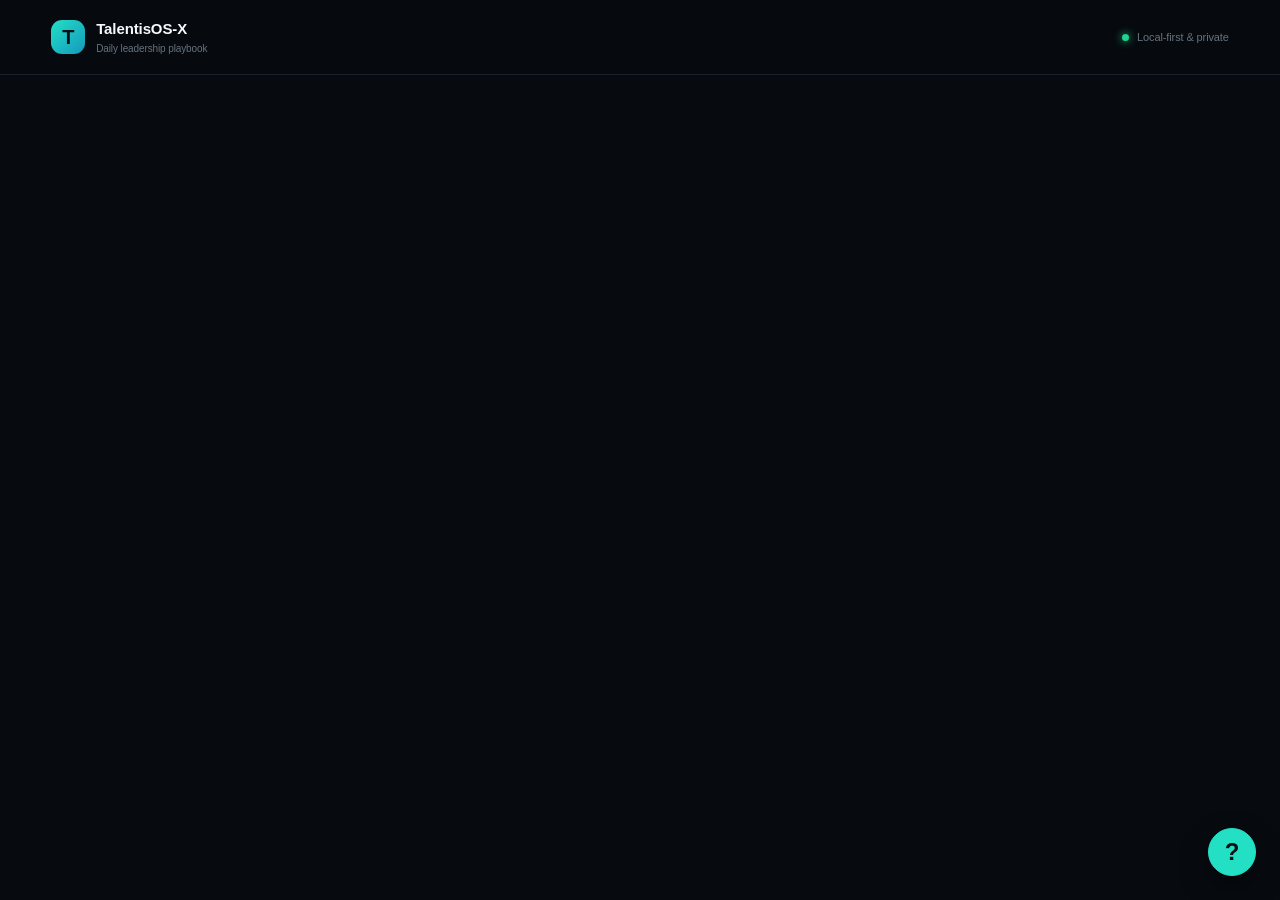
==== commit f19b0f36: "Wire shared task engine into app" ====
--- a/index.html
+++ b/index.html
@@ -25,6 +25,6 @@
   <button id="scroll-top" hidden aria-label="Scroll to top"></button>
   <button id="scroll-bottom" hidden aria-label="Scroll to bottom"></button>
   <div id="toast" class="toast" role="status"></div>
-  <script src="./app.js"></script>
+  <script type="module" src="./app.js"></script>
 </body>
 </html>
--- a/styles.css
+++ b/styles.css
@@ -38,6 +38,7 @@
 .bento{display:grid;grid-template-columns:repeat(12,1fr);gap:14px}
 .card{background:var(--surface);border:1px solid #1d2834;border-radius:var(--radius);padding:20px}
 .contextual-link{color:var(--text);font:inherit;text-align:left;cursor:pointer;transition:transform .22s ease,border-color .22s ease,background-color .22s ease}.contextual-link:hover{transform:translateY(-2px);border-color:var(--teal);background:var(--elevated)}.contextual-link p{margin-bottom:0}
+.insights-exceptions{margin-bottom:18px;padding:20px;background:var(--surface);border:1px solid var(--border);border-radius:var(--radius)}.insights-exceptions.has-exceptions{border-color:color-mix(in srgb,var(--warning) 48%,var(--border))}.insights-exceptions .card-head{margin-bottom:8px}.insights-exceptions .status-row{width:100%;border:0;border-top:1px solid var(--border);border-radius:0;padding:14px 0;background:transparent}.insights-exceptions .status-row:hover{transform:none;background:color-mix(in srgb,var(--surface) 75%,var(--warning) 8%)}
 .span-3{grid-column:span 3}
 .span-4{grid-column:span 4}
 .span-5{grid-column:span 5}
@@ -468,6 +469,7 @@
 @media(max-width:900px){.today-inspired-metrics>div:nth-child(2),.today-inspired-metrics>button:nth-child(2){border-right:0}.today-inspired-metrics>div:nth-child(-n+2),.today-inspired-metrics>button:nth-child(-n+2){border-bottom:1px solid var(--border)}}
 @media(max-width:560px){.today-metric-tile{padding:22px 18px;min-height:125px}.today-metric-tile span{font-size:13px}.today-metric-tile strong{font-size:40px;margin:16px 0 9px}}
 @media(prefers-reduced-motion:reduce){.today-metric-tile,.today-action-card{transition:none}.today-metric-tile:hover,.today-metric-tile:active,.today-metric-tile.is-pressed,.today-action-card:hover{transform:none}}
+.today-context-prompt{display:inline-block;margin-top:14px;color:var(--text);font-size:.72em;font-weight:500;letter-spacing:.01em}
 @media print{body.printing-today-work *{visibility:hidden!important}body.printing-today-work #today-work-section,body.printing-today-work #today-work-section *{visibility:visible!important}body.printing-today-work #today-work-section{position:absolute;inset:0;width:100%;padding:24px;background:#fff;color:#111}body.printing-today-work #today-work-section .print-today-work-button,body.printing-today-work #today-work-section .today-add-button,body.printing-today-work #today-work-section .today-work-tabs button{display:none!important}body.printing-today-work #today-work-section .card{background:#fff;border-color:#d5d9df;color:#111;box-shadow:none}body.printing-today-work #today-work-section .muted,body.printing-today-work #today-work-section small{color:#4b5563}body.printing-today-work #today-work-section .task-row{border-color:#d5d9df}body.printing-today-work #today-work-section .task-actions{display:none!important}}
 @media(max-width:700px){.huddle-actions{justify-content:flex-start;margin-top:16px}}
 .completed-timeline{margin-top:24px;padding:24px;border:1px solid var(--border);border-radius:20px;background:var(--surface)}
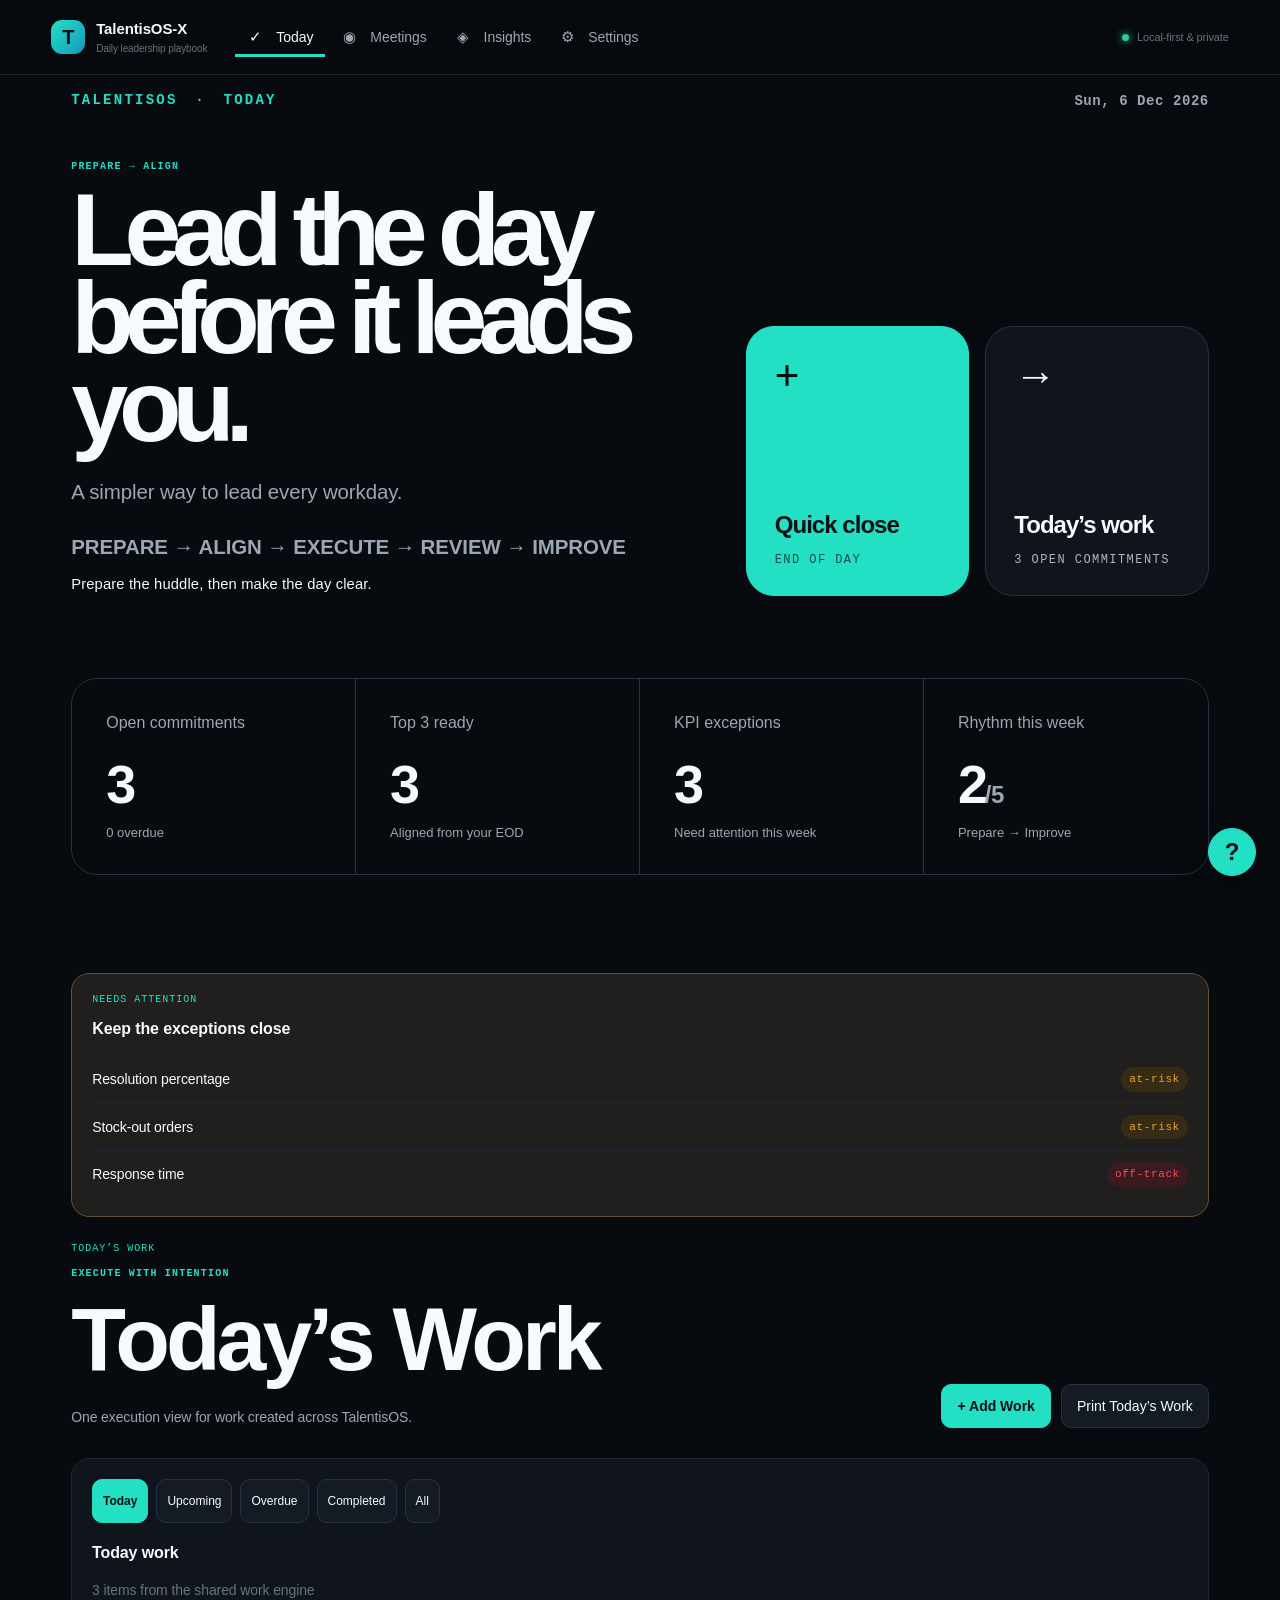
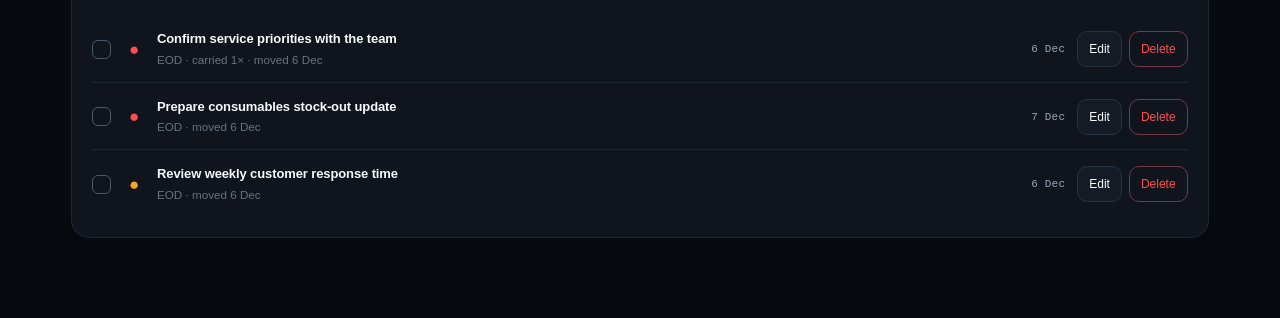
==== commit 4e454d20: "Fix blank screen after module wiring" ====
--- a/index.html
+++ b/index.html
@@ -25,6 +25,6 @@
   <button id="scroll-top" hidden aria-label="Scroll to top"></button>
   <button id="scroll-bottom" hidden aria-label="Scroll to bottom"></button>
   <div id="toast" class="toast" role="status"></div>
-  <script type="module" src="./app.js"></script>
+  <script src="./app.js"></script>
 </body>
 </html>
